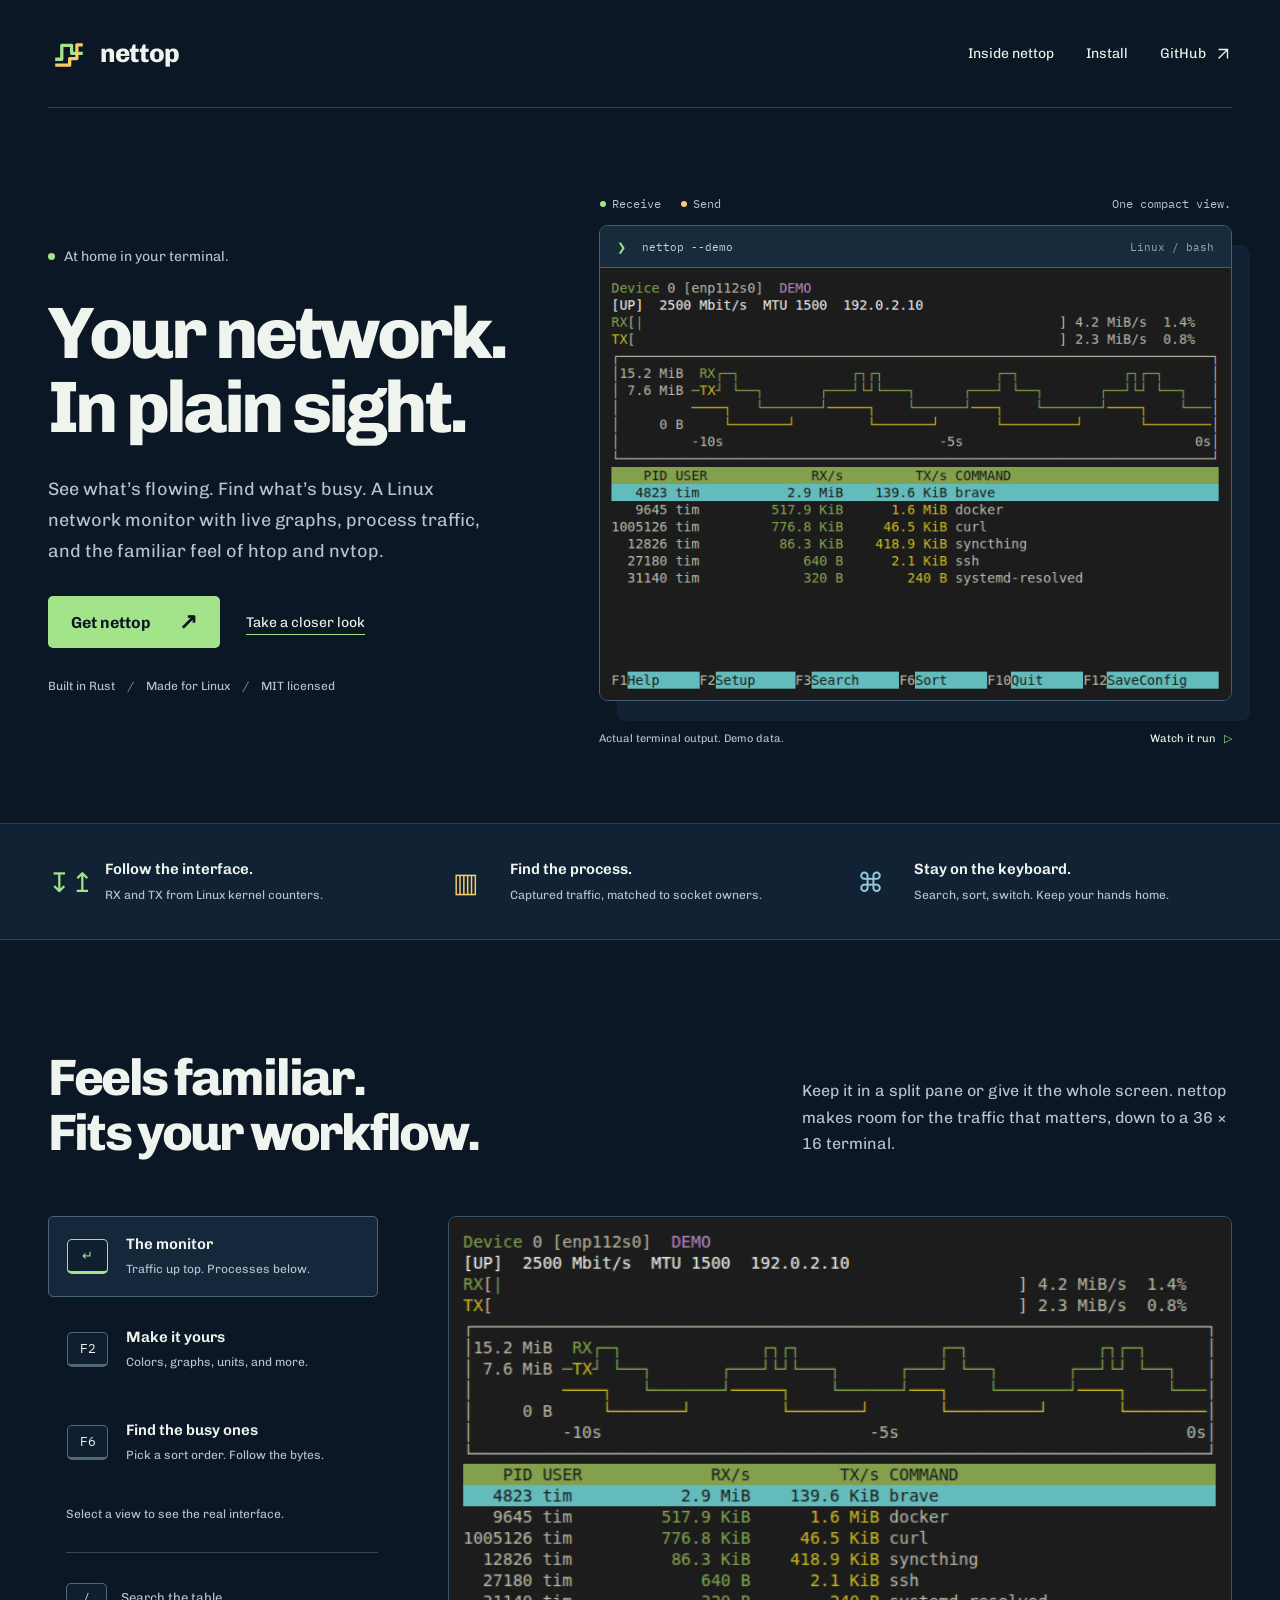
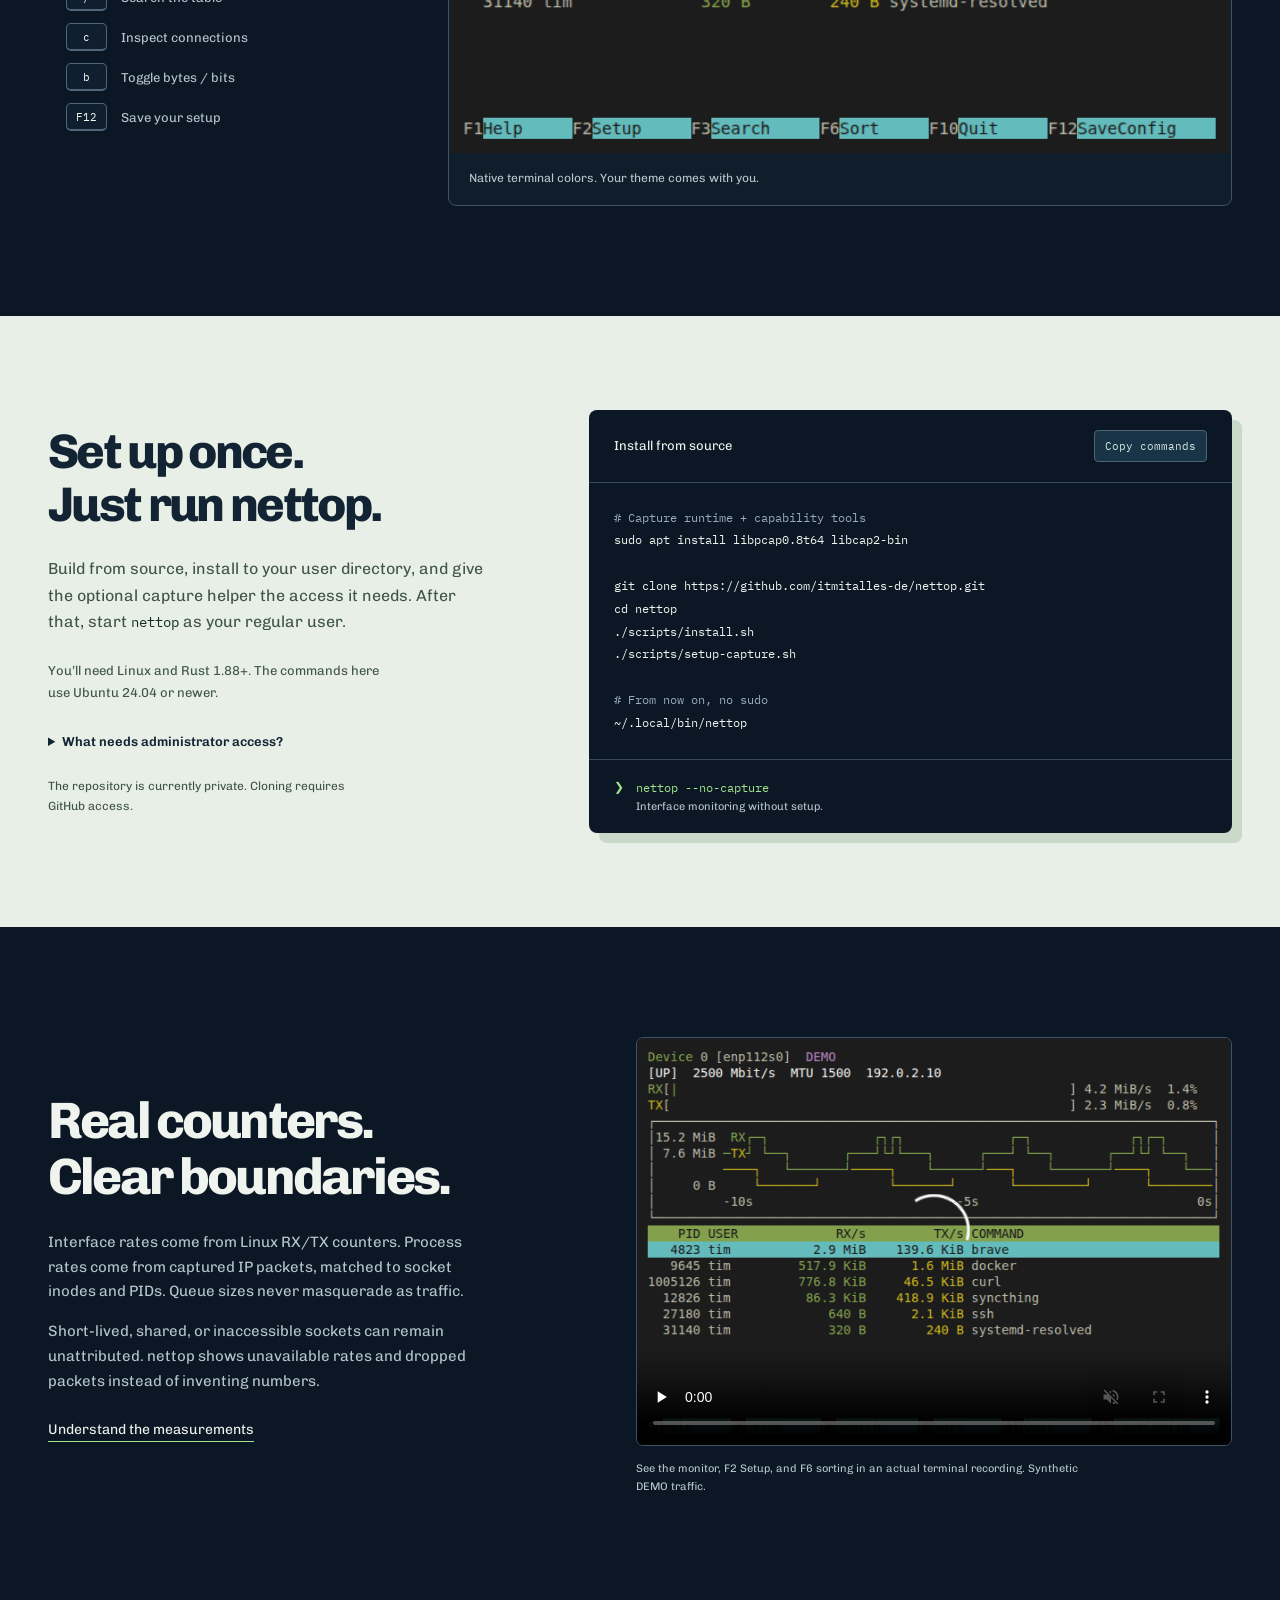
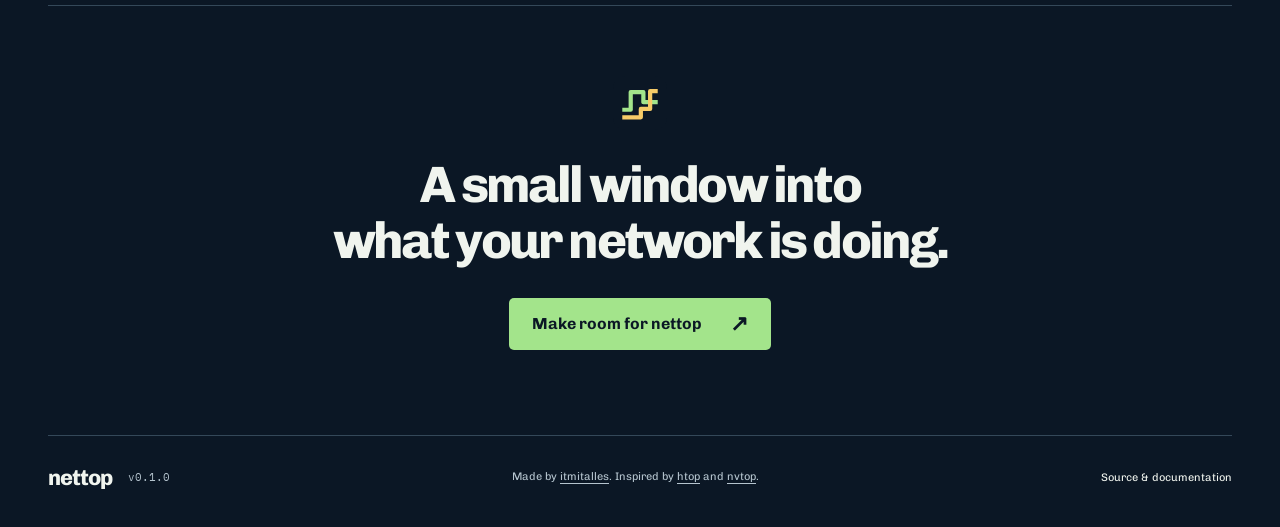
==== site/index.html @ 7a82f7a9 "Build branded README and public nettop project site" ====
<!doctype html>
<html lang="en">
<head>
  <meta charset="utf-8">
  <meta name="viewport" content="width=device-width,initial-scale=1">
  <meta name="description" content="nettop is a Linux terminal network monitor inspired by nvtop. Live interface graphs, process traffic and keyboard-first setup, in one compact view.">
  <meta name="theme-color" content="#0b1725">
  <meta http-equiv="Content-Security-Policy" content="default-src 'self'; script-src 'self'; style-src 'self'; img-src 'self' data:; font-src 'self'; media-src 'self'; object-src 'none'; base-uri 'self'; form-action 'none'">
  <meta property="og:type" content="website">
  <meta property="og:title" content="nettop — your network, in view">
  <meta property="og:description" content="Live network traffic. A familiar terminal. Meet nettop for Linux.">
  <meta property="og:url" content="https://nettop.wutz.io/">
  <meta property="og:image" content="https://nettop.wutz.io/assets/social-card.png">
  <meta property="og:image:width" content="1200">
  <meta property="og:image:height" content="630">
  <meta property="og:image:alt" content="nettop: your network in plain sight, with an actual DEMO terminal view">
  <meta name="twitter:card" content="summary_large_image">
  <link rel="canonical" href="https://nettop.wutz.io/">
  <link rel="icon" href="assets/mark.svg" type="image/svg+xml">
  <link rel="preload" href="assets/fonts/chivo-latin.woff2" as="font" type="font/woff2" crossorigin>
  <link rel="stylesheet" href="style.css">
  <script src="app.js" defer></script>
  <title>nettop — your network, in view</title>
</head>
<body>
  <a class="skip-link" href="#main">Skip to content</a>
  <header class="site-header wrap">
    <a class="brand" href="#" aria-label="nettop home"><img src="assets/mark.svg" width="42" height="42" alt=""><span>nettop</span></a>
    <nav aria-label="Main navigation"><a href="#inside">Inside nettop</a><a href="#install">Install</a><a class="github-link" href="https://github.com/itmitalles-de/nettop">GitHub <svg viewBox="0 0 20 20" aria-hidden="true"><path d="M5 15 15 5M5 5h10v10"/></svg></a></nav>
  </header>
  <main id="main">
    <section class="hero wrap" aria-labelledby="hero-title">
      <div class="hero-copy">
        <p class="intro"><span class="status-dot" aria-hidden="true"></span>At home in your terminal.</p>
        <h1 id="hero-title">Your network.<br>In plain sight.</h1>
        <p class="hero-description">See what’s flowing. Find what’s busy. A Linux network monitor with live graphs, process traffic, and the familiar feel of htop and nvtop.</p>
        <div class="hero-actions"><a class="button primary" href="#install">Get nettop <span aria-hidden="true">↗</span></a><a class="text-link" href="#inside">Take a closer look</a></div>
        <p class="hero-facts">Built in Rust <span aria-hidden="true">/</span> Made for Linux <span aria-hidden="true">/</span> MIT licensed</p>
      </div>
      <div class="hero-product">
        <div class="product-note"><span><i class="rx-dot" aria-hidden="true"></i>Receive</span><span><i class="tx-dot" aria-hidden="true"></i>Send</span><span class="product-note-end">One compact view.</span></div>
        <div class="terminal-window"><div class="window-bar"><span class="window-command"><span aria-hidden="true">❯</span> nettop --demo</span><span class="window-host">Linux / bash</span></div><img class="hero-terminal" src="assets/nettop-demo.png" width="665" height="456" alt="Actual nettop demo: green receive and yellow send history above the process traffic table" fetchpriority="high"></div>
        <div class="product-caption"><span>Actual terminal output. Demo data.</span><a href="#demo-video">Watch it run <span aria-hidden="true">▷</span></a></div>
      </div>
    </section>

    <section class="signal-strip" aria-label="Monitoring capabilities"><div class="wrap signal-grid">
      <div><span class="signal-icon" aria-hidden="true">↧↥</span><p><strong>Follow the interface.</strong><span>RX and TX from Linux kernel counters.</span></p></div>
      <div><span class="signal-icon" aria-hidden="true">▥</span><p><strong>Find the process.</strong><span>Captured traffic, matched to socket owners.</span></p></div>
      <div><span class="signal-icon" aria-hidden="true">⌘</span><p><strong>Stay on the keyboard.</strong><span>Search, sort, switch. Keep your hands home.</span></p></div>
    </div></section>

    <section class="inside wrap" id="inside" aria-labelledby="inside-title">
      <div class="section-intro"><h2 id="inside-title">Feels familiar.<br>Fits your workflow.</h2><p>Keep it in a split pane or give it the whole screen. nettop makes room for the traffic that matters, down to a 36 × 16 terminal.</p></div>
      <div class="explorer">
        <div class="explorer-controls">
          <div class="view-tabs" role="tablist" aria-label="Explore nettop views">
            <button id="tab-monitor" class="view-tab" role="tab" aria-selected="true" aria-controls="view-monitor" data-view="monitor"><span class="keycap" aria-hidden="true">↵</span><span><strong>The monitor</strong><small>Traffic up top. Processes below.</small></span></button>
            <button id="tab-setup" class="view-tab" role="tab" aria-selected="false" aria-controls="view-setup" tabindex="-1" data-view="setup"><span class="keycap" aria-hidden="true">F2</span><span><strong>Make it yours</strong><small>Colors, graphs, units, and more.</small></span></button>
            <button id="tab-sort" class="view-tab" role="tab" aria-selected="false" aria-controls="view-sort" tabindex="-1" data-view="sort"><span class="keycap" aria-hidden="true">F6</span><span><strong>Find the busy ones</strong><small>Pick a sort order. Follow the bytes.</small></span></button>
          </div>
          <p class="explorer-hint">Select a view to see the real interface.</p>
          <div class="key-shortcuts"><p><kbd>/</kbd> Search the table</p><p><kbd>c</kbd> Inspect connections</p><p><kbd>b</kbd> Toggle bytes / bits</p><p><kbd>F12</kbd> Save your setup</p></div>
        </div>
        <div class="explorer-screen">
          <div id="view-monitor" class="view-panel" role="tabpanel" aria-labelledby="tab-monitor" tabindex="0"><img src="assets/nettop-demo.png" width="665" height="456" loading="lazy" alt="nettop monitor in DEMO mode with traffic graphs and process rows"></div>
          <div id="view-setup" class="view-panel" role="tabpanel" aria-labelledby="tab-setup" tabindex="0" hidden><img src="assets/nettop-setup.png" width="665" height="456" loading="lazy" alt="Actual F2 Setup with General, Interface, Chart and Processes categories"></div>
          <div id="view-sort" class="view-panel" role="tabpanel" aria-labelledby="tab-sort" tabindex="0" hidden><img src="assets/nettop-sort.png" width="665" height="456" loading="lazy" alt="Actual F6 sort menu with traffic, RX, TX, total, PID and command choices"></div>
          <p class="screen-caption">Native terminal colors. Your theme comes with you.</p>
        </div>
      </div>
    </section>

    <section class="setup-section" id="install" aria-labelledby="install-title"><div class="wrap install-grid">
      <div class="install-copy"><h2 id="install-title">Set up once.<br>Just run nettop.</h2><p>Build from source, install to your user directory, and give the optional capture helper the access it needs. After that, start <code>nettop</code> as your regular user.</p><p class="requirements">You’ll need Linux and Rust 1.88+. The commands here use Ubuntu 24.04 or newer.</p><details><summary>What needs administrator access?</summary><p>Installing libpcap and setting up the capture helper requires administrator authentication once. The terminal UI has no capabilities and runs without sudo. Interface counters also work without the helper.</p><a href="https://github.com/itmitalles-de/nettop#install">Read how capture works</a></details><p class="access-note">The repository is currently private. Cloning requires GitHub access.</p></div>
      <div class="install-terminal"><div class="code-heading"><span>Install from source</span><button class="copy-button" data-copy="install-command" type="button">Copy commands</button></div><pre id="install-command"><code><span class="code-comment"># Capture runtime + capability tools</span>
sudo apt install libpcap0.8t64 libcap2-bin

git clone https://github.com/itmitalles-de/nettop.git
cd nettop
./scripts/install.sh
./scripts/setup-capture.sh

<span class="code-comment"># From now on, no sudo</span>
~/.local/bin/nettop</code></pre><div class="code-bottom"><span aria-hidden="true">❯</span><code>nettop --no-capture</code><span>Interface monitoring without setup.</span></div></div>
    </div></section>

    <section class="details-section wrap" aria-labelledby="details-title">
      <div class="detail-copy"><h2 id="details-title">Real counters.<br>Clear boundaries.</h2><p>Interface rates come from Linux RX/TX counters. Process rates come from captured IP packets, matched to socket inodes and PIDs. Queue sizes never masquerade as traffic.</p><p>Short-lived, shared, or inaccessible sockets can remain unattributed. nettop shows unavailable rates and dropped packets instead of inventing numbers.</p><a class="text-link" href="https://github.com/itmitalles-de/nettop#what-the-numbers-mean">Understand the measurements</a></div>
      <figure class="video-figure" id="demo-video"><video controls playsinline muted preload="none" poster="assets/nettop-demo.png" width="665" height="456" aria-label="Actual nettop DEMO recording showing the monitor, F2 Setup and F6 sorting"><source src="assets/nettop-demo.mp4" type="video/mp4"></video><figcaption>See the monitor, F2 Setup, and F6 sorting in an actual terminal recording. Synthetic DEMO traffic.</figcaption></figure>
    </section>
    <section class="closing wrap"><img src="assets/mark.svg" width="54" height="54" alt=""><h2>A small window into<br>what your network is doing.</h2><a class="button primary" href="#install">Make room for nettop <span aria-hidden="true">↗</span></a></section>
  </main>
  <footer class="site-footer wrap"><a class="brand" href="#" aria-label="Back to top">nettop<span class="version">v0.1.0</span></a><p>Made by <a href="https://itmitalles.de">itmitalles</a>. Inspired by <a href="https://github.com/htop-dev/htop">htop</a> and <a href="https://github.com/Syllo/nvtop">nvtop</a>.</p><a href="https://github.com/itmitalles-de/nettop">Source & documentation</a></footer>
  <div id="copy-status" class="sr-only" role="status" aria-live="polite"></div>
</body>
</html>
---- site/style.css ----
@font-face{font-family:Chivo;src:url("assets/fonts/chivo-latin.woff2") format("woff2");font-style:normal;font-weight:400 900;font-display:swap}
@font-face{font-family:"IBM Plex Mono";src:url("assets/fonts/ibm-plex-mono-latin.woff2") format("woff2");font-style:normal;font-weight:400;font-display:swap}
:root{color-scheme:dark;--ink:#0b1725;--panel:#15283b;--paper:#f0f4ee;--green:#a3e48b;--amber:#f6cb68;--muted:#b5c4ce;--line:#344859;--mono:"IBM Plex Mono",monospace;font-family:Chivo,Arial,sans-serif;font-size:16px;background:var(--ink);color:var(--paper);scroll-behavior:smooth}
*{box-sizing:border-box}body{margin:0}a{color:inherit;text-decoration:none}button,summary{font:inherit}button{cursor:pointer}img,video{display:block;max-width:100%;height:auto}button,a,summary{-webkit-tap-highlight-color:transparent}a:focus-visible,button:focus-visible,summary:focus-visible,[tabindex]:focus-visible{outline:3px solid var(--amber);outline-offset:5px}a:hover{text-decoration:underline;text-underline-offset:5px}button:disabled{cursor:default}p{line-height:1.65}h1,h2,p{margin-top:0}h1,h2{font-weight:750;letter-spacing:-.055em}h2{font-size:clamp(2.2rem,4vw,3.6rem);line-height:1.08;margin-bottom:26px}code,kbd,pre{font-family:var(--mono)}.wrap{width:min(1280px,calc(100% - 96px));margin-inline:auto}.site-header{height:108px;display:flex;align-items:center;justify-content:space-between;border-bottom:1px solid var(--line)}.brand{display:inline-flex;align-items:center;gap:10px;font-size:26px;font-weight:750;letter-spacing:-1px}.brand:hover{text-decoration:none}.site-header nav{display:flex;align-items:center;gap:32px;font-size:14px}.github-link{display:inline-flex;gap:8px;align-items:center}.github-link svg{width:18px;height:18px;fill:none;stroke:currentColor;stroke-width:1.5}.hero{padding-block:88px 78px;display:grid;grid-template-columns:.92fr 1.18fr;gap:58px;align-items:center}.intro{display:flex;align-items:center;gap:9px;font-size:14px;color:var(--muted);margin-bottom:28px}.status-dot{width:7px;height:7px;background:var(--green);border-radius:50%}h1{font-size:clamp(3.5rem,5.7vw,5.35rem);line-height:1.02;margin-bottom:30px}.hero-description{font-size:18px;color:var(--muted);max-width:41ch;line-height:1.7}.hero-actions{display:flex;align-items:center;gap:26px;margin-top:30px}.button{min-height:52px;padding:14px 23px;display:inline-flex;align-items:center;justify-content:center;gap:28px;font-weight:650;border-radius:5px;white-space:nowrap}.button.primary{background:var(--green);color:var(--ink)}.button:hover{filter:brightness(1.08);text-decoration:none}.button span{font-size:22px;line-height:1}.text-link{font-size:14px;text-decoration:underline;text-decoration-color:var(--green);text-underline-offset:7px}.hero-facts{font-size:12px;color:var(--muted);margin-top:29px;margin-bottom:0}.hero-facts span{padding:0 9px;color:#738a9a}.hero-product{min-width:0}.product-note{display:flex;gap:20px;align-items:center;font:12px var(--mono);margin:0 1px 14px;color:var(--muted)}.product-note span{display:flex;align-items:center;gap:6px}.product-note-end{margin-left:auto}.rx-dot,.tx-dot{display:inline-block;width:6px;height:6px;border-radius:50%;background:var(--green)}.tx-dot{background:var(--amber)}.terminal-window{background:#1c1c1c;border:1px solid #456075;border-radius:9px;overflow:hidden;box-shadow:18px 20px 0 #122234}.window-bar{height:42px;background:#172b3d;border-bottom:1px solid #456075;display:flex;justify-content:space-between;align-items:center;padding:0 17px;font:11px var(--mono);color:#c5d2dc}.window-command span{color:var(--green);margin-right:9px}.window-host{color:#91a6b8}.hero-terminal{width:100%}.product-caption{font-size:11px;color:var(--muted);display:flex;justify-content:space-between;gap:12px;margin-top:31px}.product-caption a{color:var(--paper)}.product-caption a span{color:var(--green);padding-left:5px}.signal-strip{background:#112235;border-block:1px solid #2c4254}.signal-grid{display:grid;grid-template-columns:repeat(3,minmax(0,1fr));gap:30px;padding-block:33px}.signal-grid>div{display:flex;gap:17px;align-items:center}.signal-icon{font:27px var(--mono);color:var(--green);width:40px;flex-shrink:0}.signal-grid>div:nth-child(2) .signal-icon{color:var(--amber)}.signal-grid>div:nth-child(3) .signal-icon{color:#92c9dc}.signal-grid p{margin:0}.signal-grid strong{display:block;font-weight:600;font-size:15px}.signal-grid p span{display:block;font-size:12px;color:var(--muted);margin-top:4px}.inside{padding-block:110px}.section-intro{display:flex;align-items:end;justify-content:space-between;gap:45px;margin-bottom:55px}.section-intro h2{margin:0}.section-intro>p{max-width:43ch;color:var(--muted);margin:0 0 3px}.explorer{display:grid;grid-template-columns:330px 1fr;gap:70px;align-items:start}.view-tabs{display:flex;flex-direction:column;gap:12px}.view-tab{display:flex;align-items:center;text-align:left;gap:18px;width:100%;padding:18px;border:1px solid transparent;border-radius:5px;background:transparent;color:var(--paper)}.view-tab[aria-selected="true"]{background:var(--panel);border-color:#496579}.view-tab:hover{background:#13283a}.keycap,kbd{font:13px var(--mono);display:inline-flex;align-items:center;justify-content:center;min-width:41px;height:35px;border:1px solid #506779;border-bottom:3px solid #506779;border-radius:5px;background:#101f30;color:var(--paper)}.view-tab[aria-selected="true"] .keycap{color:var(--green);border-color:var(--green)}.view-tab strong{display:block;font-size:15px;font-weight:600}.view-tab small{display:block;color:var(--muted);font-size:12px;margin-top:7px;line-height:1.5}.explorer-hint{font-size:12px;color:var(--muted);margin:22px 18px 28px}.key-shortcuts{border-top:1px solid var(--line);padding-top:18px;margin-left:18px}.key-shortcuts p{font-size:13px;color:var(--muted);display:flex;align-items:center;gap:14px;margin:12px 0}.key-shortcuts kbd{min-width:41px;height:28px;font-size:11px;border-bottom-width:2px}.explorer-screen{border:1px solid #3b5367;background:#101e2b;border-radius:8px;overflow:hidden}.view-panel{background:#1c1c1c}.view-panel img{width:100%}.screen-caption{font-size:12px;margin:0;padding:16px 20px;color:var(--muted)}[hidden]{display:none!important}.setup-section{background:#e8efe6;color:#122334;padding-block:94px}.install-grid{display:grid;grid-template-columns:.83fr 1.17fr;gap:85px;align-items:center}.install-copy h2{font-size:clamp(2.2rem,3.8vw,3.5rem)}.install-copy>p{color:#405449;font-size:16px;max-width:44ch}.install-copy code{font-size:.85em;color:#132b24}.install-copy .requirements{font-size:13px;margin-top:25px}.install-copy details{margin-top:28px;font-size:13px;max-width:44ch;line-height:1.6}.install-copy summary{cursor:pointer;line-height:1.7;font-weight:600}.install-copy details p{margin:13px 0;color:#405449}.install-copy details a{color:#163f30;text-decoration:underline;text-underline-offset:4px}.install-copy .access-note{font-size:12px;margin:24px 0 0;color:#405449}.install-terminal{background:#0b1725;color:var(--paper);border-radius:8px;min-width:0;box-shadow:10px 10px 0 #c9d9c9}.code-heading{display:flex;justify-content:space-between;align-items:center;padding:20px 25px;border-bottom:1px solid #344859;font-size:13px}.copy-button{font:11px var(--mono);background:#193347;color:#d5e5df;border:1px solid #4b6574;border-radius:4px;padding:8px 10px}.copy-button:hover{background:#2a4556}.install-terminal pre{font-size:12px;line-height:1.9;padding:24px 25px;margin:0;overflow-x:auto;tab-size:2}.code-comment{color:#99aaba}.code-bottom{display:grid;grid-template-columns:auto 1fr;align-items:center;column-gap:12px;padding:20px 25px;border-top:1px solid #344859;font-size:12px}.code-bottom>span:first-child{color:var(--green)}.code-bottom code{color:var(--green);font-size:12px}.code-bottom>span:last-child{grid-column:2;color:var(--muted);font-size:11px;margin-top:5px}.details-section{display:grid;grid-template-columns:.9fr 1.1fr;gap:100px;align-items:center;padding-block:110px}.detail-copy>p{color:var(--muted);max-width:47ch;font-size:15px}.detail-copy .text-link{display:inline-block;margin-top:13px}.video-figure{margin:0;scroll-margin-top:35px}.video-figure video{width:100%;border:1px solid #3b5367;border-radius:7px;background:#1c1c1c}.video-figure figcaption{font-size:11px;color:var(--muted);line-height:1.6;margin-top:14px;max-width:64ch}.closing{border-top:1px solid var(--line);text-align:center;padding-block:70px 85px}.closing img{margin:0 auto 27px}.closing h2{font-size:clamp(2.1rem,4vw,3.5rem);margin-bottom:30px}.site-footer{padding-block:28px 36px;border-top:1px solid var(--line);display:flex;align-items:center;justify-content:space-between;gap:25px}.site-footer .brand{font-size:22px}.version{font:11px var(--mono);color:var(--muted);margin-left:6px;letter-spacing:0}.site-footer>p{font-size:11px;color:var(--muted);margin:0}.site-footer>a:last-child{font-size:11px}.site-footer p a{text-decoration:underline;text-underline-offset:3px}.skip-link{position:fixed;left:20px;top:-80px;z-index:5;background:var(--amber);color:var(--ink);padding:12px 18px}.skip-link:focus{top:15px}.sr-only{position:absolute;width:1px;height:1px;margin:-1px;overflow:hidden;clip:rect(0,0,0,0);white-space:nowrap;border:0}
@media(min-width:1500px){.hero{gap:70px}.hero h1{font-size:88px}}
@media(max-width:1100px){.wrap{width:calc(100% - 64px)}.hero{gap:35px;padding-block:68px;grid-template-columns:.9fr 1.1fr}h1{font-size:clamp(3.2rem,6vw,4.6rem)}.hero-description{font-size:16px}.hero-actions{gap:20px;flex-wrap:wrap}.hero-facts{font-size:11px}.hero-facts span{padding:0 4px}.window-host{display:none}.product-note-end{display:none!important}.signal-grid{gap:20px}.signal-grid>div{gap:9px}.signal-icon{width:28px;font-size:23px}.signal-grid p span{font-size:11px}.explorer{grid-template-columns:285px 1fr;gap:35px}.install-grid{gap:40px}.install-terminal pre{font-size:11px;padding:21px 18px}.code-heading,.code-bottom{padding:18px}.details-section{gap:50px}}
@media(max-width:800px){.wrap{width:calc(100% - 44px)}.site-header{height:84px}.site-header nav{gap:20px;font-size:12px}.hero{grid-template-columns:1fr;gap:48px;padding-block:52px 62px}.hero-copy{max-width:620px}.hero h1{font-size:clamp(3.2rem,9vw,4.8rem);line-height:1.03}.hero-description{max-width:49ch}.hero-facts{font-size:12px}.hero-product{max-width:680px}.product-note-end{display:flex!important}.hero-actions{margin-top:26px}.terminal-window{box-shadow:10px 12px 0 #122234}.signal-grid{grid-template-columns:1fr;padding-block:28px;gap:24px}.signal-grid>div{gap:18px}.signal-grid strong{font-size:15px}.signal-grid p span{font-size:12px}.inside{padding-block:70px}.section-intro{display:block;margin-bottom:35px}.section-intro p{max-width:55ch;margin-top:25px}.explorer{grid-template-columns:1fr;gap:25px}.view-tabs{flex-direction:row;gap:8px}.view-tab{flex-direction:column;text-align:center;gap:11px;padding:15px 9px}.view-tab strong{font-size:12px}.view-tab small{display:none}.explorer-hint{margin:16px 0 0}.key-shortcuts{display:none}.screen-caption{font-size:11px;padding:14px}.install-grid{grid-template-columns:1fr;gap:34px}.setup-section{padding-block:66px}.install-copy>p{max-width:56ch}.install-terminal pre{font-size:12px;padding:24px 22px}.code-heading,.code-bottom{padding:20px 22px}.details-section{grid-template-columns:1fr;gap:38px;padding-block:70px}.detail-copy>p{max-width:57ch}.site-footer{flex-wrap:wrap;gap:18px}.site-footer>p{order:3;width:100%}.closing{padding-block:55px 64px}}
@media(max-width:420px){.wrap{width:calc(100% - 32px)}.site-header nav{gap:16px}.site-header nav>a:first-child{display:none}.brand{font-size:23px;gap:6px}.brand img{width:35px;height:35px}.hero{padding-top:39px;gap:38px}.hero h1{font-size:48px;letter-spacing:-2.8px}.intro{font-size:12px;margin-bottom:24px}.hero-description{font-size:15px}.hero-actions{gap:20px}.button{padding:13px 18px;min-height:48px;font-size:14px}.hero-facts{font-size:10px}.product-note{font-size:10px;gap:13px}.window-bar{height:34px;padding:0 12px;font-size:10px}.product-caption{font-size:10px;margin-top:23px}.install-terminal pre{font-size:10px;padding:19px 16px}.code-heading,.code-bottom{padding:17px 16px}.code-heading{font-size:12px}.copy-button{font-size:10px;padding:8px}.closing h2{font-size:35px}}
.setup-section :is(a,summary):focus-visible{outline-color:#163f30}
@media(prefers-reduced-motion:reduce){:root{scroll-behavior:auto}}
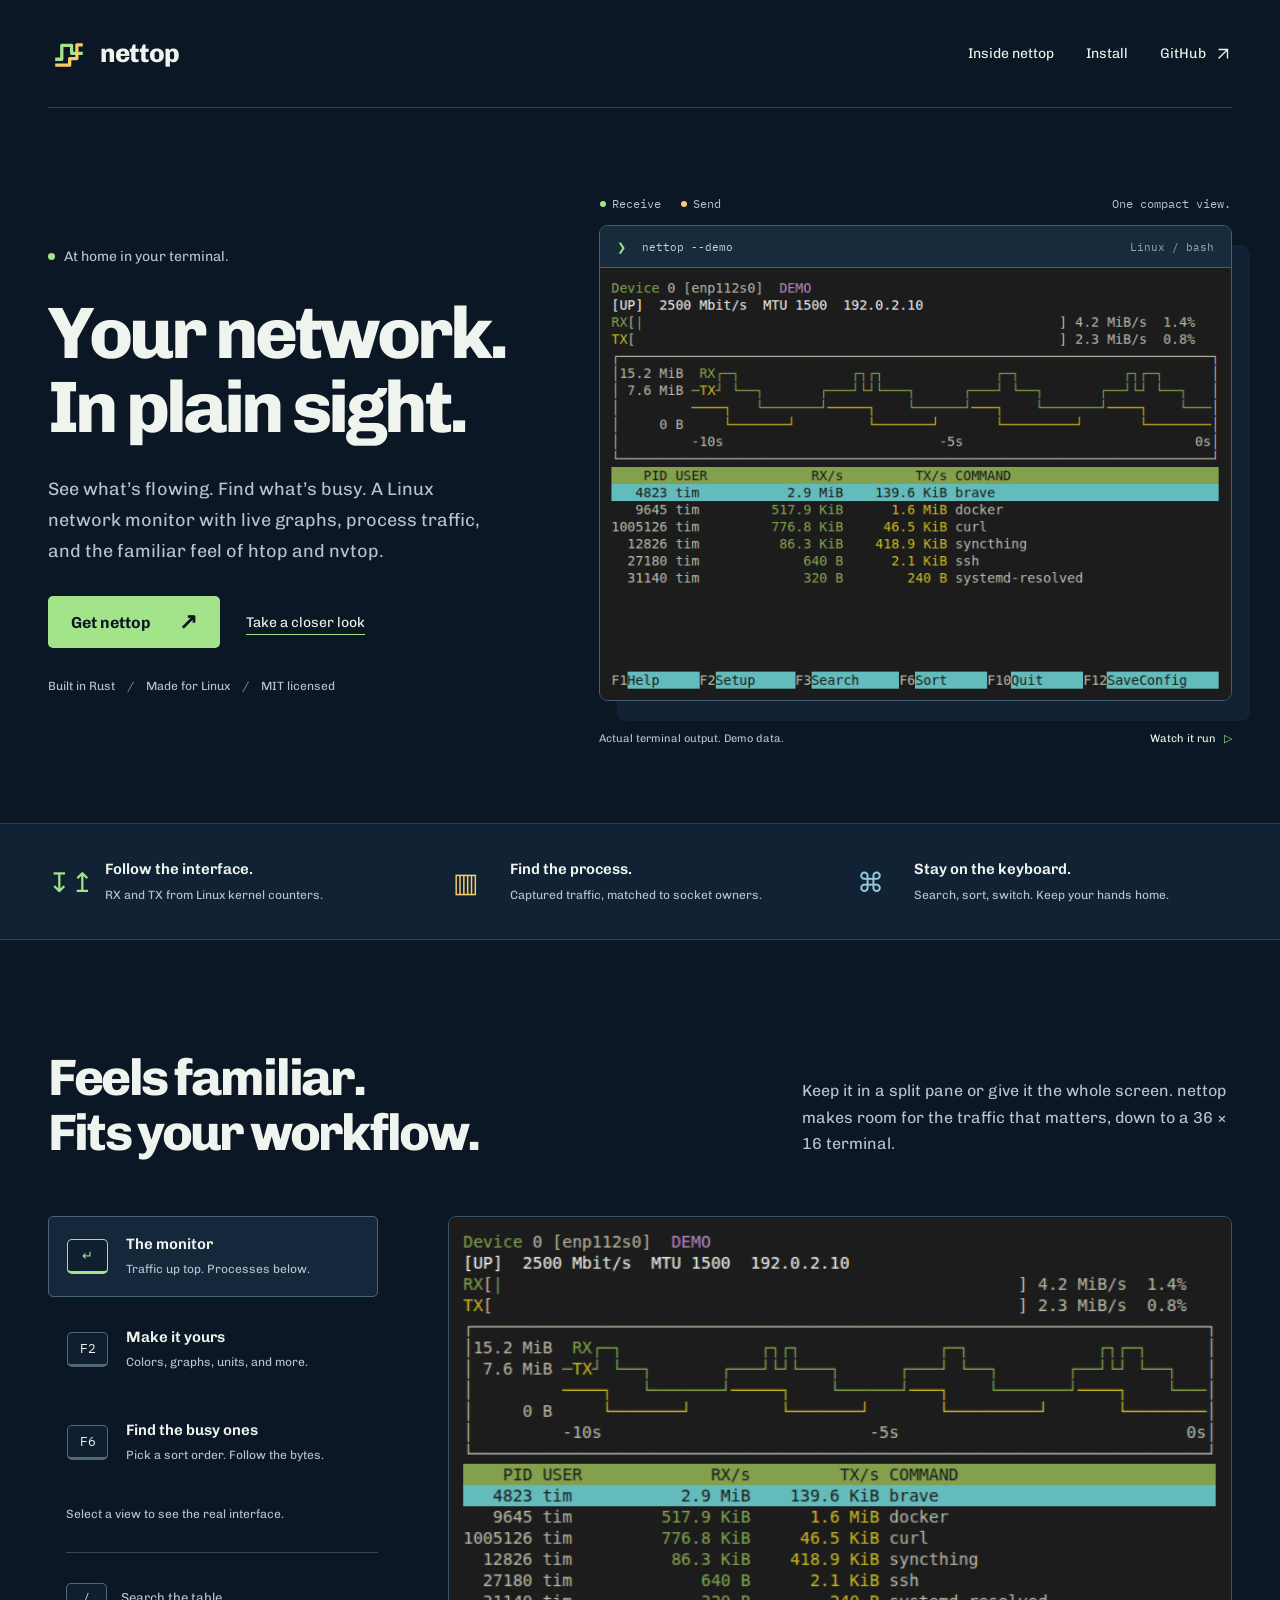
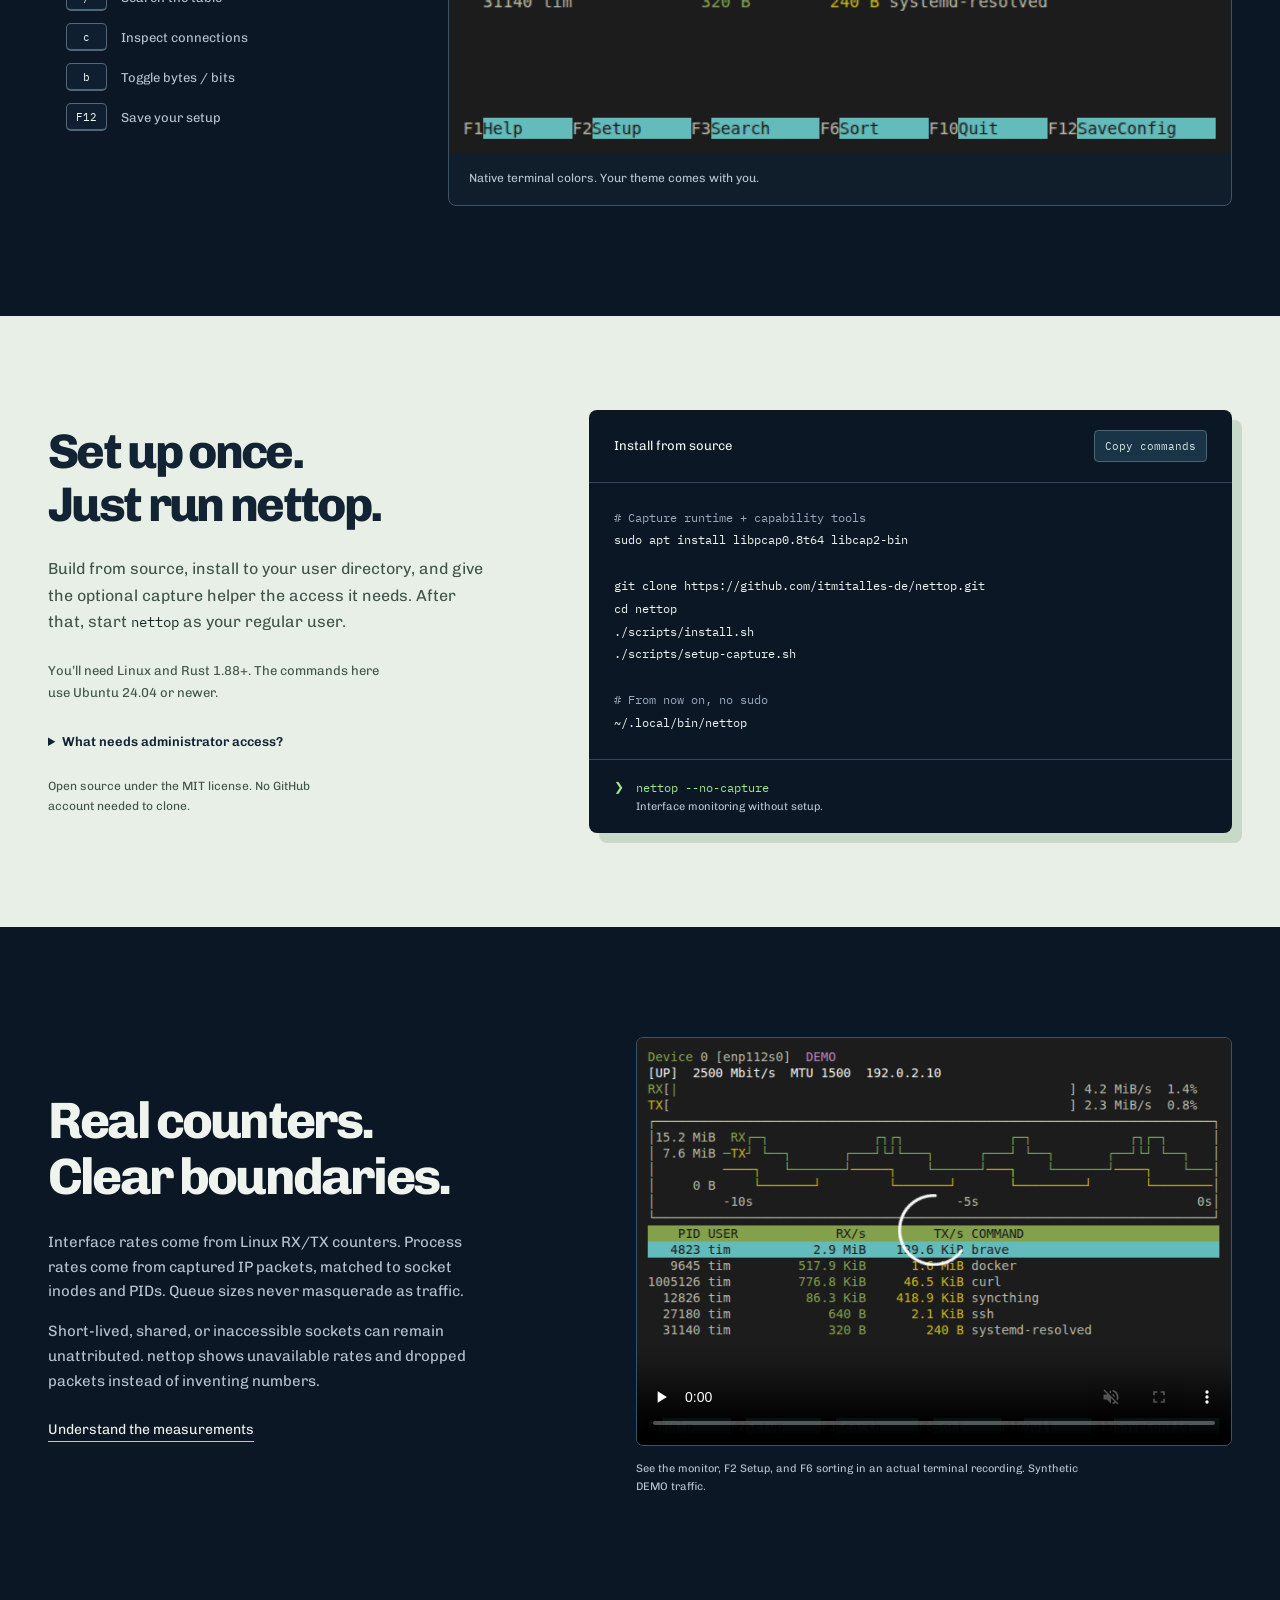
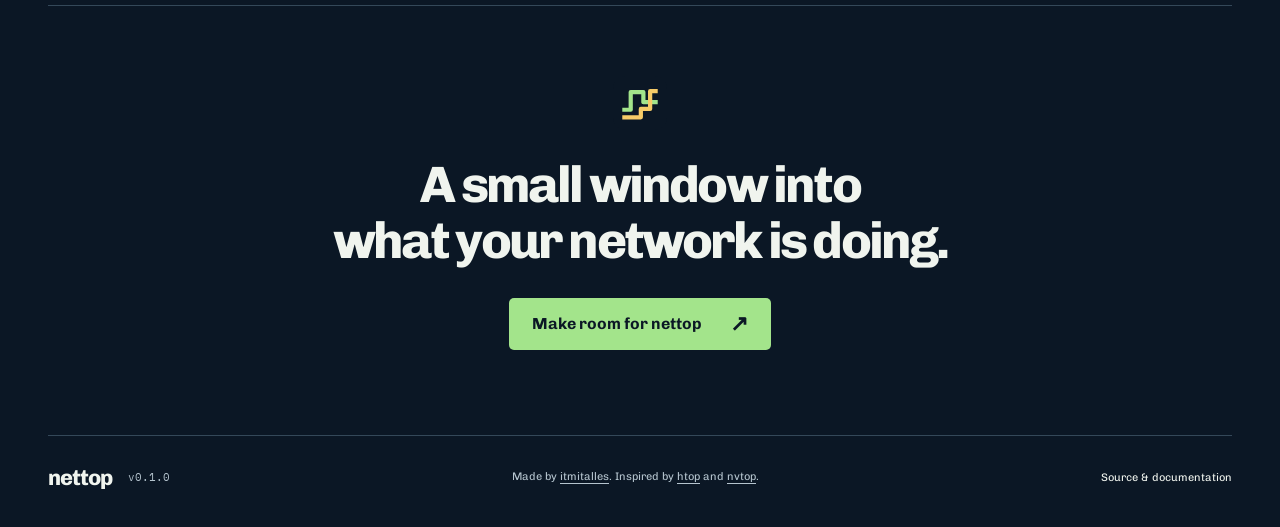
==== commit 588c71f6: "Publish nettop as an MIT-licensed open-source project" ====
--- a/site/index.html
+++ b/site/index.html
@@ -72,7 +72,7 @@
     </section>
 
     <section class="setup-section" id="install" aria-labelledby="install-title"><div class="wrap install-grid">
-      <div class="install-copy"><h2 id="install-title">Set up once.<br>Just run nettop.</h2><p>Build from source, install to your user directory, and give the optional capture helper the access it needs. After that, start <code>nettop</code> as your regular user.</p><p class="requirements">You’ll need Linux and Rust 1.88+. The commands here use Ubuntu 24.04 or newer.</p><details><summary>What needs administrator access?</summary><p>Installing libpcap and setting up the capture helper requires administrator authentication once. The terminal UI has no capabilities and runs without sudo. Interface counters also work without the helper.</p><a href="https://github.com/itmitalles-de/nettop#install">Read how capture works</a></details><p class="access-note">The repository is currently private. Cloning requires GitHub access.</p></div>
+      <div class="install-copy"><h2 id="install-title">Set up once.<br>Just run nettop.</h2><p>Build from source, install to your user directory, and give the optional capture helper the access it needs. After that, start <code>nettop</code> as your regular user.</p><p class="requirements">You’ll need Linux and Rust 1.88+. The commands here use Ubuntu 24.04 or newer.</p><details><summary>What needs administrator access?</summary><p>Installing libpcap and setting up the capture helper requires administrator authentication once. The terminal UI has no capabilities and runs without sudo. Interface counters also work without the helper.</p><a href="https://github.com/itmitalles-de/nettop#install">Read how capture works</a></details><p class="access-note">Open source under the MIT license. No GitHub account needed to clone.</p></div>
       <div class="install-terminal"><div class="code-heading"><span>Install from source</span><button class="copy-button" data-copy="install-command" type="button">Copy commands</button></div><pre id="install-command"><code><span class="code-comment"># Capture runtime + capability tools</span>
 sudo apt install libpcap0.8t64 libcap2-bin
 
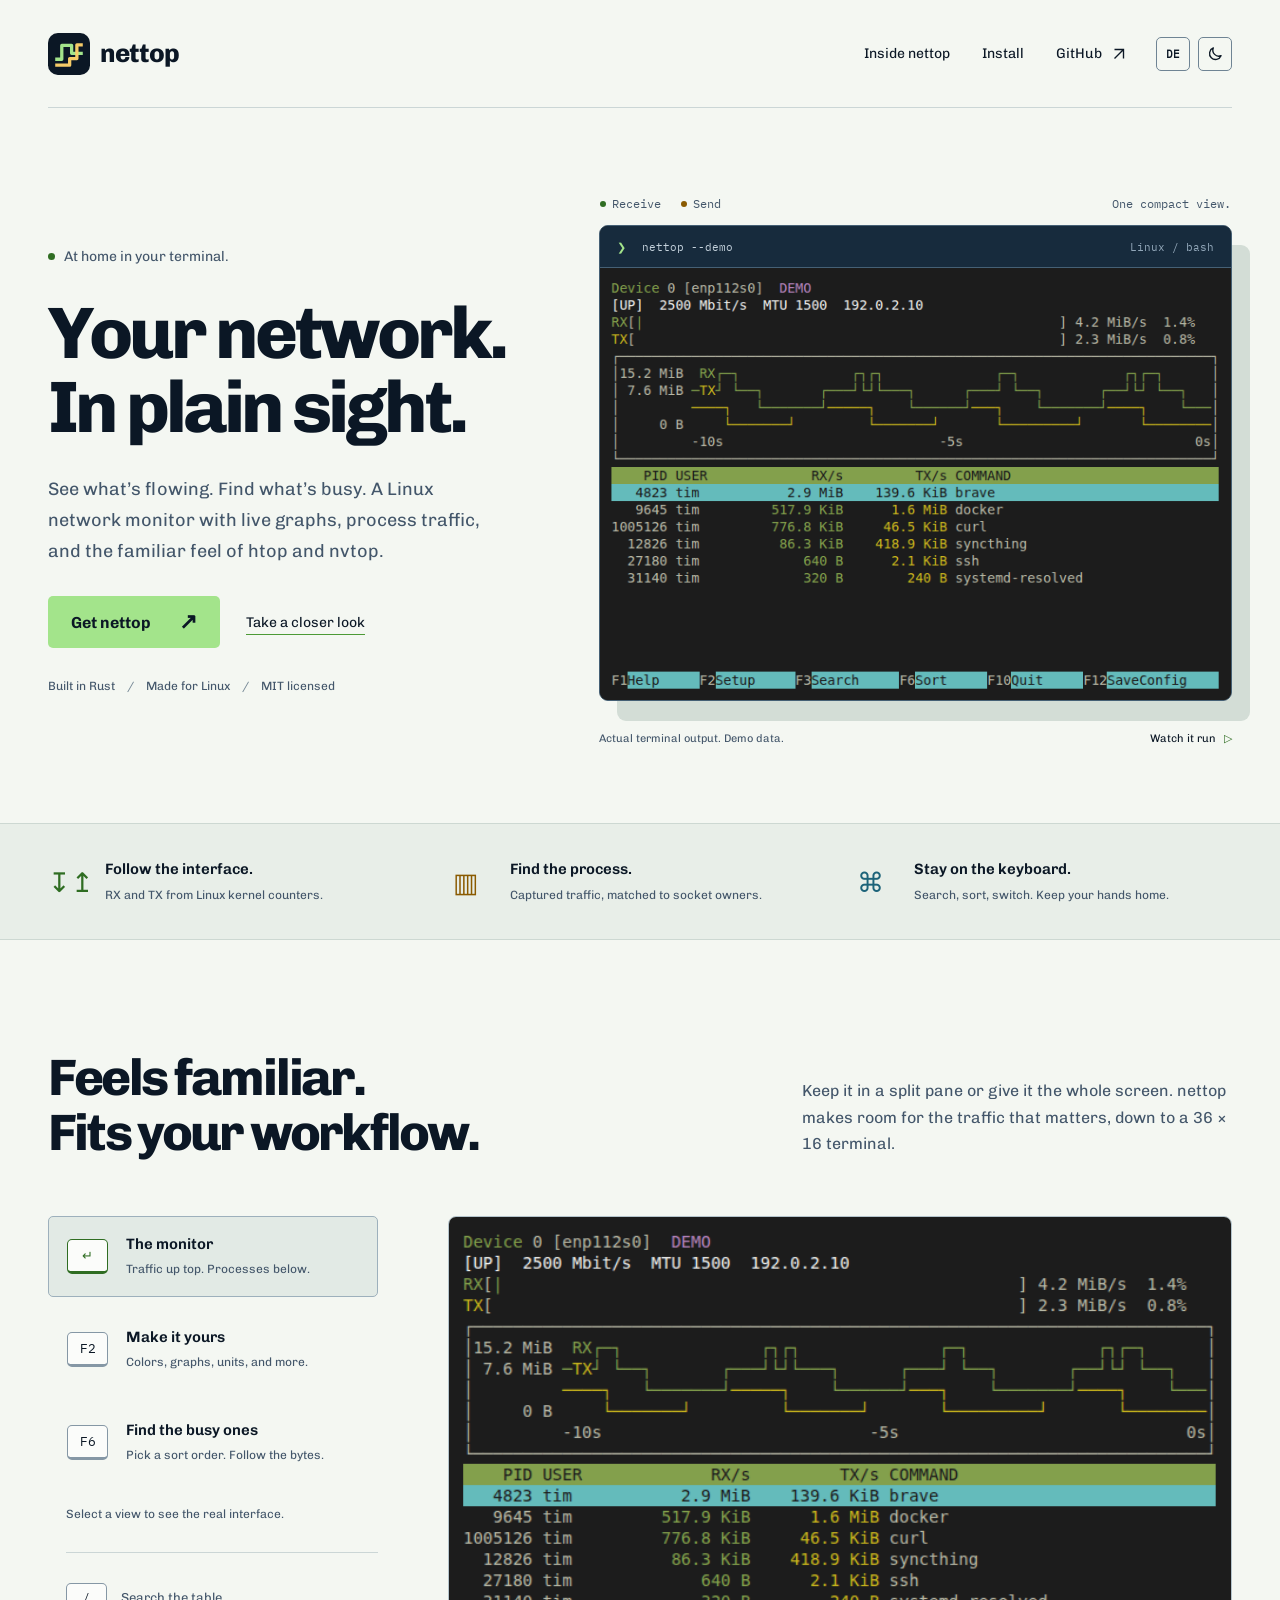
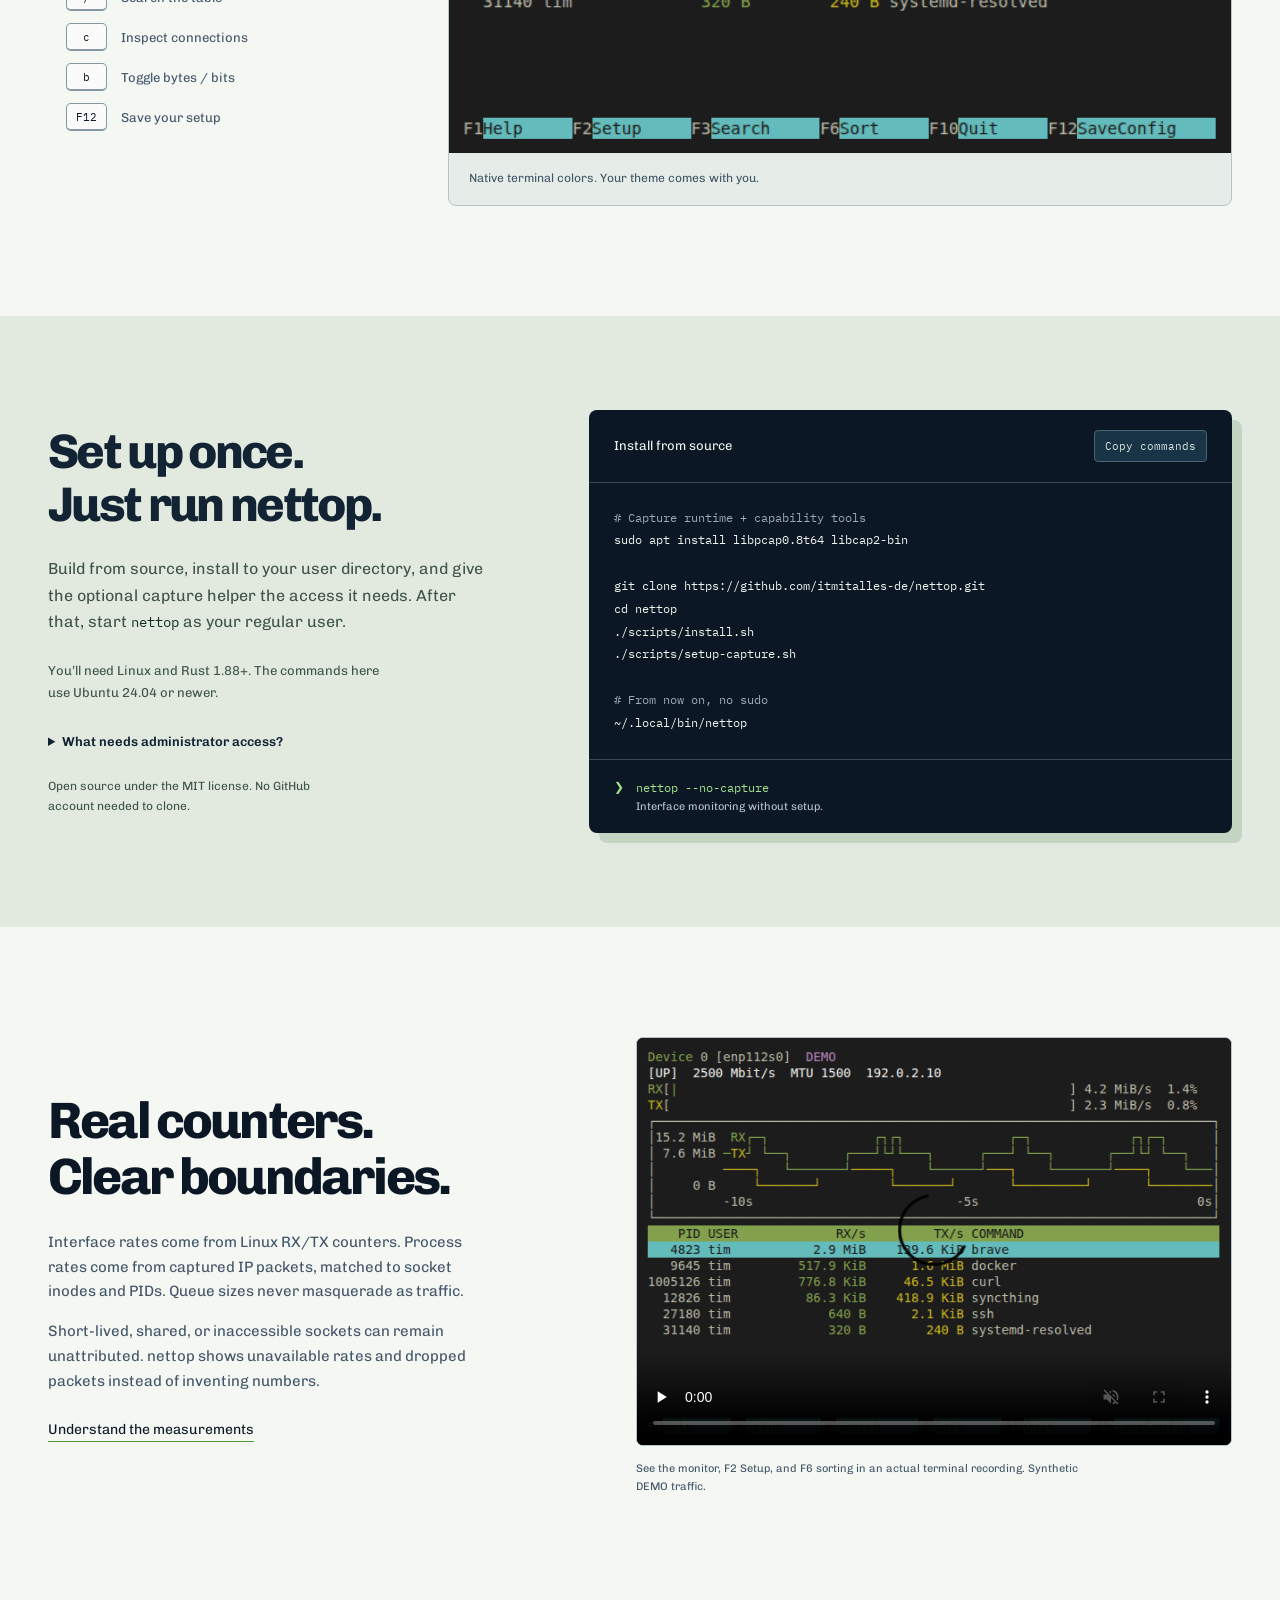
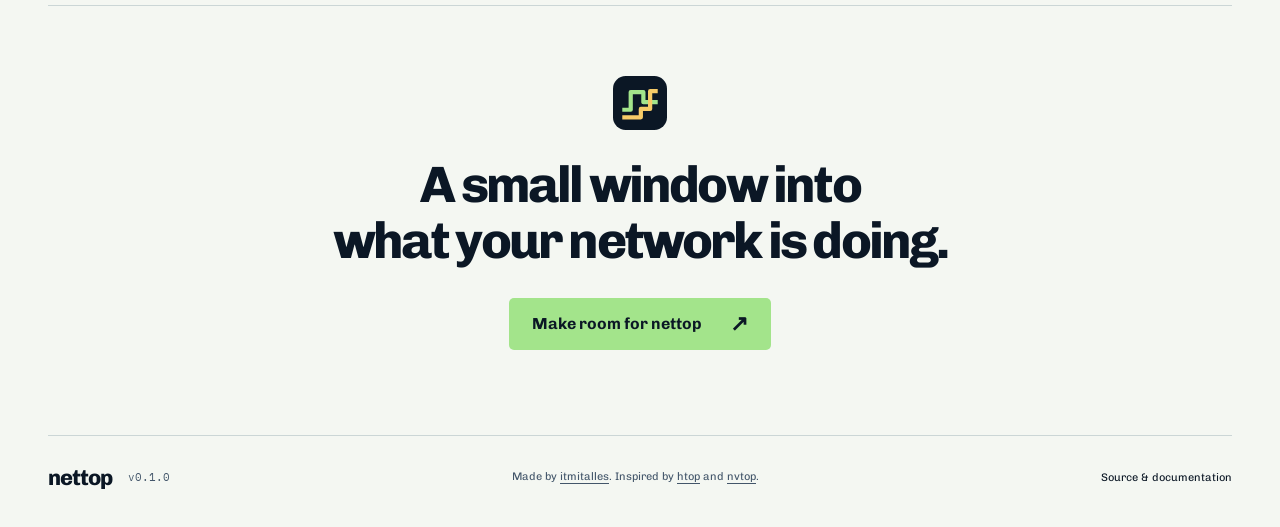
==== commit 8085e456: "Add system-aware light theme and German to the project site Co-Authored-By: Claude Opus 5.5 <noreply" ====
--- a/site/index.html
+++ b/site/index.html
@@ -4,7 +4,8 @@
   <meta charset="utf-8">
   <meta name="viewport" content="width=device-width,initial-scale=1">
   <meta name="description" content="nettop is a Linux terminal network monitor inspired by nvtop. Live interface graphs, process traffic and keyboard-first setup, in one compact view.">
-  <meta name="theme-color" content="#0b1725">
+  <meta name="theme-color" content="#0b1725" media="(prefers-color-scheme: dark)">
+  <meta name="theme-color" content="#f4f7f2" media="(prefers-color-scheme: light)">
   <meta http-equiv="Content-Security-Policy" content="default-src 'self'; script-src 'self'; style-src 'self'; img-src 'self' data:; font-src 'self'; media-src 'self'; object-src 'none'; base-uri 'self'; form-action 'none'">
   <meta property="og:type" content="website">
   <meta property="og:title" content="nettop — your network, in view">
@@ -18,62 +19,64 @@
   <link rel="canonical" href="https://nettop.wutz.io/">
   <link rel="icon" href="assets/mark.svg" type="image/svg+xml">
   <link rel="preload" href="assets/fonts/chivo-latin.woff2" as="font" type="font/woff2" crossorigin>
+  <script src="preferences.js"></script>
   <link rel="stylesheet" href="style.css">
   <script src="app.js" defer></script>
   <title>nettop — your network, in view</title>
 </head>
 <body>
-  <a class="skip-link" href="#main">Skip to content</a>
+  <a class="skip-link" href="#main" data-i18n="skip">Skip to content</a>
   <header class="site-header wrap">
-    <a class="brand" href="#" aria-label="nettop home"><img src="assets/mark.svg" width="42" height="42" alt=""><span>nettop</span></a>
-    <nav aria-label="Main navigation"><a href="#inside">Inside nettop</a><a href="#install">Install</a><a class="github-link" href="https://github.com/itmitalles-de/nettop">GitHub <svg viewBox="0 0 20 20" aria-hidden="true"><path d="M5 15 15 5M5 5h10v10"/></svg></a></nav>
+    <a class="brand" href="#" aria-label="nettop home" data-i18n-attr="aria-label:homeLabel"><img src="assets/mark.svg" width="42" height="42" alt=""><span>nettop</span></a>
+    <nav aria-label="Main navigation" data-i18n-attr="aria-label:navLabel"><a href="#inside" data-i18n="navInside">Inside nettop</a><a href="#install" data-i18n="navInstall">Install</a><a class="github-link" href="https://github.com/itmitalles-de/nettop">GitHub <svg viewBox="0 0 20 20" aria-hidden="true"><path d="M5 15 15 5M5 5h10v10"/></svg></a></nav>
+    <div class="site-tools"><button class="tool-button" id="language-toggle" type="button" lang="de" aria-label="Auf Deutsch umschalten" title="Auf Deutsch umschalten">DE</button><button class="tool-button" id="theme-toggle" type="button" aria-label="Switch to light theme" title="Switch to light theme"><svg class="icon-sun" viewBox="0 0 20 20" aria-hidden="true"><circle cx="10" cy="10" r="3.6"/><path d="M10 1.8v2.1M10 16.1v2.1M1.8 10h2.1M16.1 10h2.1M4.2 4.2l1.5 1.5M14.3 14.3l1.5 1.5M4.2 15.8l1.5-1.5M14.3 5.7l1.5-1.5"/></svg><svg class="icon-moon" viewBox="0 0 20 20" aria-hidden="true"><path d="M16.5 12.6A7 7 0 0 1 7.4 3.5a7 7 0 1 0 9.1 9.1Z"/></svg></button></div>
   </header>
   <main id="main">
     <section class="hero wrap" aria-labelledby="hero-title">
       <div class="hero-copy">
-        <p class="intro"><span class="status-dot" aria-hidden="true"></span>At home in your terminal.</p>
-        <h1 id="hero-title">Your network.<br>In plain sight.</h1>
-        <p class="hero-description">See what’s flowing. Find what’s busy. A Linux network monitor with live graphs, process traffic, and the familiar feel of htop and nvtop.</p>
-        <div class="hero-actions"><a class="button primary" href="#install">Get nettop <span aria-hidden="true">↗</span></a><a class="text-link" href="#inside">Take a closer look</a></div>
-        <p class="hero-facts">Built in Rust <span aria-hidden="true">/</span> Made for Linux <span aria-hidden="true">/</span> MIT licensed</p>
+        <p class="intro" data-i18n="intro"><span class="status-dot" aria-hidden="true"></span>At home in your terminal.</p>
+        <h1 id="hero-title" data-i18n="heroTitle">Your network.<br>In plain sight.</h1>
+        <p class="hero-description" data-i18n="heroDescription">See what’s flowing. Find what’s busy. A Linux network monitor with live graphs, process traffic, and the familiar feel of htop and nvtop.</p>
+        <div class="hero-actions"><a class="button primary" href="#install" data-i18n="getNettop">Get nettop <span aria-hidden="true">↗</span></a><a class="text-link" href="#inside" data-i18n="closerLook">Take a closer look</a></div>
+        <p class="hero-facts" data-i18n="heroFacts">Built in Rust <span aria-hidden="true">/</span> Made for Linux <span aria-hidden="true">/</span> MIT licensed</p>
       </div>
       <div class="hero-product">
-        <div class="product-note"><span><i class="rx-dot" aria-hidden="true"></i>Receive</span><span><i class="tx-dot" aria-hidden="true"></i>Send</span><span class="product-note-end">One compact view.</span></div>
-        <div class="terminal-window"><div class="window-bar"><span class="window-command"><span aria-hidden="true">❯</span> nettop --demo</span><span class="window-host">Linux / bash</span></div><img class="hero-terminal" src="assets/nettop-demo.png" width="665" height="456" alt="Actual nettop demo: green receive and yellow send history above the process traffic table" fetchpriority="high"></div>
-        <div class="product-caption"><span>Actual terminal output. Demo data.</span><a href="#demo-video">Watch it run <span aria-hidden="true">▷</span></a></div>
+        <div class="product-note"><span data-i18n="receive"><i class="rx-dot" aria-hidden="true"></i>Receive</span><span data-i18n="send"><i class="tx-dot" aria-hidden="true"></i>Send</span><span class="product-note-end" data-i18n="compactView">One compact view.</span></div>
+        <div class="terminal-window"><div class="window-bar"><span class="window-command"><span aria-hidden="true">❯</span> nettop --demo</span><span class="window-host">Linux / bash</span></div><img class="hero-terminal" src="assets/nettop-demo.png" width="665" height="456" data-i18n-attr="alt:heroAlt" alt="Actual nettop demo: green receive and yellow send history above the process traffic table" fetchpriority="high"></div>
+        <div class="product-caption"><span data-i18n="demoCaption">Actual terminal output. Demo data.</span><a href="#demo-video" data-i18n="watchRun">Watch it run <span aria-hidden="true">▷</span></a></div>
       </div>
     </section>
 
-    <section class="signal-strip" aria-label="Monitoring capabilities"><div class="wrap signal-grid">
-      <div><span class="signal-icon" aria-hidden="true">↧↥</span><p><strong>Follow the interface.</strong><span>RX and TX from Linux kernel counters.</span></p></div>
-      <div><span class="signal-icon" aria-hidden="true">▥</span><p><strong>Find the process.</strong><span>Captured traffic, matched to socket owners.</span></p></div>
-      <div><span class="signal-icon" aria-hidden="true">⌘</span><p><strong>Stay on the keyboard.</strong><span>Search, sort, switch. Keep your hands home.</span></p></div>
+    <section class="signal-strip" aria-label="Monitoring capabilities" data-i18n-attr="aria-label:capabilitiesLabel"><div class="wrap signal-grid">
+      <div><span class="signal-icon" aria-hidden="true">↧↥</span><p><strong data-i18n="signal1Title">Follow the interface.</strong><span data-i18n="signal1Text">RX and TX from Linux kernel counters.</span></p></div>
+      <div><span class="signal-icon" aria-hidden="true">▥</span><p><strong data-i18n="signal2Title">Find the process.</strong><span data-i18n="signal2Text">Captured traffic, matched to socket owners.</span></p></div>
+      <div><span class="signal-icon" aria-hidden="true">⌘</span><p><strong data-i18n="signal3Title">Stay on the keyboard.</strong><span data-i18n="signal3Text">Search, sort, switch. Keep your hands home.</span></p></div>
     </div></section>
 
     <section class="inside wrap" id="inside" aria-labelledby="inside-title">
-      <div class="section-intro"><h2 id="inside-title">Feels familiar.<br>Fits your workflow.</h2><p>Keep it in a split pane or give it the whole screen. nettop makes room for the traffic that matters, down to a 36 × 16 terminal.</p></div>
+      <div class="section-intro"><h2 id="inside-title" data-i18n="insideTitle">Feels familiar.<br>Fits your workflow.</h2><p data-i18n="insideText">Keep it in a split pane or give it the whole screen. nettop makes room for the traffic that matters, down to a 36 × 16 terminal.</p></div>
       <div class="explorer">
         <div class="explorer-controls">
-          <div class="view-tabs" role="tablist" aria-label="Explore nettop views">
-            <button id="tab-monitor" class="view-tab" role="tab" aria-selected="true" aria-controls="view-monitor" data-view="monitor"><span class="keycap" aria-hidden="true">↵</span><span><strong>The monitor</strong><small>Traffic up top. Processes below.</small></span></button>
-            <button id="tab-setup" class="view-tab" role="tab" aria-selected="false" aria-controls="view-setup" tabindex="-1" data-view="setup"><span class="keycap" aria-hidden="true">F2</span><span><strong>Make it yours</strong><small>Colors, graphs, units, and more.</small></span></button>
-            <button id="tab-sort" class="view-tab" role="tab" aria-selected="false" aria-controls="view-sort" tabindex="-1" data-view="sort"><span class="keycap" aria-hidden="true">F6</span><span><strong>Find the busy ones</strong><small>Pick a sort order. Follow the bytes.</small></span></button>
+          <div class="view-tabs" role="tablist" aria-label="Explore nettop views" data-i18n-attr="aria-label:tablistLabel">
+            <button id="tab-monitor" class="view-tab" role="tab" aria-selected="true" aria-controls="view-monitor" data-view="monitor"><span class="keycap" aria-hidden="true">↵</span><span><strong data-i18n="tab-monitor-title">The monitor</strong><small data-i18n="tab-monitor-text">Traffic up top. Processes below.</small></span></button>
+            <button id="tab-setup" class="view-tab" role="tab" aria-selected="false" aria-controls="view-setup" tabindex="-1" data-view="setup"><span class="keycap" aria-hidden="true">F2</span><span><strong data-i18n="tab-setup-title">Make it yours</strong><small data-i18n="tab-setup-text">Colors, graphs, units, and more.</small></span></button>
+            <button id="tab-sort" class="view-tab" role="tab" aria-selected="false" aria-controls="view-sort" tabindex="-1" data-view="sort"><span class="keycap" aria-hidden="true">F6</span><span><strong data-i18n="tab-sort-title">Find the busy ones</strong><small data-i18n="tab-sort-text">Pick a sort order. Follow the bytes.</small></span></button>
           </div>
-          <p class="explorer-hint">Select a view to see the real interface.</p>
-          <div class="key-shortcuts"><p><kbd>/</kbd> Search the table</p><p><kbd>c</kbd> Inspect connections</p><p><kbd>b</kbd> Toggle bytes / bits</p><p><kbd>F12</kbd> Save your setup</p></div>
+          <p class="explorer-hint" data-i18n="explorerHint">Select a view to see the real interface.</p>
+          <div class="key-shortcuts"><p data-i18n="shortcut1"><kbd>/</kbd> Search the table</p><p data-i18n="shortcut2"><kbd>c</kbd> Inspect connections</p><p data-i18n="shortcut3"><kbd>b</kbd> Toggle bytes / bits</p><p data-i18n="shortcut4"><kbd>F12</kbd> Save your setup</p></div>
         </div>
         <div class="explorer-screen">
-          <div id="view-monitor" class="view-panel" role="tabpanel" aria-labelledby="tab-monitor" tabindex="0"><img src="assets/nettop-demo.png" width="665" height="456" loading="lazy" alt="nettop monitor in DEMO mode with traffic graphs and process rows"></div>
-          <div id="view-setup" class="view-panel" role="tabpanel" aria-labelledby="tab-setup" tabindex="0" hidden><img src="assets/nettop-setup.png" width="665" height="456" loading="lazy" alt="Actual F2 Setup with General, Interface, Chart and Processes categories"></div>
-          <div id="view-sort" class="view-panel" role="tabpanel" aria-labelledby="tab-sort" tabindex="0" hidden><img src="assets/nettop-sort.png" width="665" height="456" loading="lazy" alt="Actual F6 sort menu with traffic, RX, TX, total, PID and command choices"></div>
-          <p class="screen-caption">Native terminal colors. Your theme comes with you.</p>
+          <div id="view-monitor" class="view-panel" role="tabpanel" aria-labelledby="tab-monitor" tabindex="0"><img src="assets/nettop-demo.png" width="665" height="456" loading="lazy" data-i18n-attr="alt:monitorAlt" alt="nettop monitor in DEMO mode with traffic graphs and process rows"></div>
+          <div id="view-setup" class="view-panel" role="tabpanel" aria-labelledby="tab-setup" tabindex="0" hidden><img src="assets/nettop-setup.png" width="665" height="456" loading="lazy" data-i18n-attr="alt:setupAlt" alt="Actual F2 Setup with General, Interface, Chart and Processes categories"></div>
+          <div id="view-sort" class="view-panel" role="tabpanel" aria-labelledby="tab-sort" tabindex="0" hidden><img src="assets/nettop-sort.png" width="665" height="456" loading="lazy" data-i18n-attr="alt:sortAlt" alt="Actual F6 sort menu with traffic, RX, TX, total, PID and command choices"></div>
+          <p class="screen-caption" data-i18n="screenCaption">Native terminal colors. Your theme comes with you.</p>
         </div>
       </div>
     </section>
 
     <section class="setup-section" id="install" aria-labelledby="install-title"><div class="wrap install-grid">
-      <div class="install-copy"><h2 id="install-title">Set up once.<br>Just run nettop.</h2><p>Build from source, install to your user directory, and give the optional capture helper the access it needs. After that, start <code>nettop</code> as your regular user.</p><p class="requirements">You’ll need Linux and Rust 1.88+. The commands here use Ubuntu 24.04 or newer.</p><details><summary>What needs administrator access?</summary><p>Installing libpcap and setting up the capture helper requires administrator authentication once. The terminal UI has no capabilities and runs without sudo. Interface counters also work without the helper.</p><a href="https://github.com/itmitalles-de/nettop#install">Read how capture works</a></details><p class="access-note">Open source under the MIT license. No GitHub account needed to clone.</p></div>
-      <div class="install-terminal"><div class="code-heading"><span>Install from source</span><button class="copy-button" data-copy="install-command" type="button">Copy commands</button></div><pre id="install-command"><code><span class="code-comment"># Capture runtime + capability tools</span>
+      <div class="install-copy"><h2 id="install-title" data-i18n="installTitle">Set up once.<br>Just run nettop.</h2><p data-i18n="installText">Build from source, install to your user directory, and give the optional capture helper the access it needs. After that, start <code>nettop</code> as your regular user.</p><p class="requirements" data-i18n="requirements">You’ll need Linux and Rust 1.88+. The commands here use Ubuntu 24.04 or newer.</p><details><summary data-i18n="adminSummary">What needs administrator access?</summary><p data-i18n="adminText">Installing libpcap and setting up the capture helper requires administrator authentication once. The terminal UI has no capabilities and runs without sudo. Interface counters also work without the helper.</p><a href="https://github.com/itmitalles-de/nettop#install" data-i18n="captureLink">Read how capture works</a></details><p class="access-note" data-i18n="accessNote">Open source under the MIT license. No GitHub account needed to clone.</p></div>
+      <div class="install-terminal"><div class="code-heading"><span data-i18n="installHeading">Install from source</span><button class="copy-button" data-copy="install-command" type="button" data-i18n="copyCommands">Copy commands</button></div><pre id="install-command"><code><span class="code-comment" data-i18n="commentRuntime"># Capture runtime + capability tools</span>
 sudo apt install libpcap0.8t64 libcap2-bin
 
 git clone https://github.com/itmitalles-de/nettop.git
@@ -81,17 +84,17 @@
 ./scripts/install.sh
 ./scripts/setup-capture.sh
 
-<span class="code-comment"># From now on, no sudo</span>
-~/.local/bin/nettop</code></pre><div class="code-bottom"><span aria-hidden="true">❯</span><code>nettop --no-capture</code><span>Interface monitoring without setup.</span></div></div>
+<span class="code-comment" data-i18n="commentNoSudo"># From now on, no sudo</span>
+~/.local/bin/nettop</code></pre><div class="code-bottom"><span aria-hidden="true">❯</span><code>nettop --no-capture</code><span data-i18n="noCaptureText">Interface monitoring without setup.</span></div></div>
     </div></section>
 
     <section class="details-section wrap" aria-labelledby="details-title">
-      <div class="detail-copy"><h2 id="details-title">Real counters.<br>Clear boundaries.</h2><p>Interface rates come from Linux RX/TX counters. Process rates come from captured IP packets, matched to socket inodes and PIDs. Queue sizes never masquerade as traffic.</p><p>Short-lived, shared, or inaccessible sockets can remain unattributed. nettop shows unavailable rates and dropped packets instead of inventing numbers.</p><a class="text-link" href="https://github.com/itmitalles-de/nettop#what-the-numbers-mean">Understand the measurements</a></div>
-      <figure class="video-figure" id="demo-video"><video controls playsinline muted preload="none" poster="assets/nettop-demo.png" width="665" height="456" aria-label="Actual nettop DEMO recording showing the monitor, F2 Setup and F6 sorting"><source src="assets/nettop-demo.mp4" type="video/mp4"></video><figcaption>See the monitor, F2 Setup, and F6 sorting in an actual terminal recording. Synthetic DEMO traffic.</figcaption></figure>
+      <div class="detail-copy"><h2 id="details-title" data-i18n="detailsTitle">Real counters.<br>Clear boundaries.</h2><p data-i18n="detailsText1">Interface rates come from Linux RX/TX counters. Process rates come from captured IP packets, matched to socket inodes and PIDs. Queue sizes never masquerade as traffic.</p><p data-i18n="detailsText2">Short-lived, shared, or inaccessible sockets can remain unattributed. nettop shows unavailable rates and dropped packets instead of inventing numbers.</p><a class="text-link" href="https://github.com/itmitalles-de/nettop#what-the-numbers-mean" data-i18n="measurementsLink">Understand the measurements</a></div>
+      <figure class="video-figure" id="demo-video"><video controls playsinline muted preload="none" poster="assets/nettop-demo.png" width="665" height="456" data-i18n-attr="aria-label:videoLabel" aria-label="Actual nettop DEMO recording showing the monitor, F2 Setup and F6 sorting"><source src="assets/nettop-demo.mp4" type="video/mp4"></video><figcaption data-i18n="videoCaption">See the monitor, F2 Setup, and F6 sorting in an actual terminal recording. Synthetic DEMO traffic.</figcaption></figure>
     </section>
-    <section class="closing wrap"><img src="assets/mark.svg" width="54" height="54" alt=""><h2>A small window into<br>what your network is doing.</h2><a class="button primary" href="#install">Make room for nettop <span aria-hidden="true">↗</span></a></section>
+    <section class="closing wrap"><img src="assets/mark.svg" width="54" height="54" alt=""><h2 data-i18n="closingTitle">A small window into<br>what your network is doing.</h2><a class="button primary" href="#install" data-i18n="makeRoom">Make room for nettop <span aria-hidden="true">↗</span></a></section>
   </main>
-  <footer class="site-footer wrap"><a class="brand" href="#" aria-label="Back to top">nettop<span class="version">v0.1.0</span></a><p>Made by <a href="https://itmitalles.de">itmitalles</a>. Inspired by <a href="https://github.com/htop-dev/htop">htop</a> and <a href="https://github.com/Syllo/nvtop">nvtop</a>.</p><a href="https://github.com/itmitalles-de/nettop">Source & documentation</a></footer>
+  <footer class="site-footer wrap"><a class="brand" href="#" aria-label="Back to top" data-i18n-attr="aria-label:topLabel">nettop<span class="version">v0.1.0</span></a><p data-i18n="madeBy">Made by <a href="https://itmitalles.de">itmitalles</a>. Inspired by <a href="https://github.com/htop-dev/htop">htop</a> and <a href="https://github.com/Syllo/nvtop">nvtop</a>.</p><a href="https://github.com/itmitalles-de/nettop" data-i18n="sourceDocs">Source &amp; documentation</a></footer>
   <div id="copy-status" class="sr-only" role="status" aria-live="polite"></div>
 </body>
 </html>
--- a/site/style.css
+++ b/site/style.css
@@ -1,10 +1,14 @@
 @font-face{font-family:Chivo;src:url("assets/fonts/chivo-latin.woff2") format("woff2");font-style:normal;font-weight:400 900;font-display:swap}
 @font-face{font-family:"IBM Plex Mono";src:url("assets/fonts/ibm-plex-mono-latin.woff2") format("woff2");font-style:normal;font-weight:400;font-display:swap}
-:root{color-scheme:dark;--ink:#0b1725;--panel:#15283b;--paper:#f0f4ee;--green:#a3e48b;--amber:#f6cb68;--muted:#b5c4ce;--line:#344859;--mono:"IBM Plex Mono",monospace;font-family:Chivo,Arial,sans-serif;font-size:16px;background:var(--ink);color:var(--paper);scroll-behavior:smooth}
-*{box-sizing:border-box}body{margin:0}a{color:inherit;text-decoration:none}button,summary{font:inherit}button{cursor:pointer}img,video{display:block;max-width:100%;height:auto}button,a,summary{-webkit-tap-highlight-color:transparent}a:focus-visible,button:focus-visible,summary:focus-visible,[tabindex]:focus-visible{outline:3px solid var(--amber);outline-offset:5px}a:hover{text-decoration:underline;text-underline-offset:5px}button:disabled{cursor:default}p{line-height:1.65}h1,h2,p{margin-top:0}h1,h2{font-weight:750;letter-spacing:-.055em}h2{font-size:clamp(2.2rem,4vw,3.6rem);line-height:1.08;margin-bottom:26px}code,kbd,pre{font-family:var(--mono)}.wrap{width:min(1280px,calc(100% - 96px));margin-inline:auto}.site-header{height:108px;display:flex;align-items:center;justify-content:space-between;border-bottom:1px solid var(--line)}.brand{display:inline-flex;align-items:center;gap:10px;font-size:26px;font-weight:750;letter-spacing:-1px}.brand:hover{text-decoration:none}.site-header nav{display:flex;align-items:center;gap:32px;font-size:14px}.github-link{display:inline-flex;gap:8px;align-items:center}.github-link svg{width:18px;height:18px;fill:none;stroke:currentColor;stroke-width:1.5}.hero{padding-block:88px 78px;display:grid;grid-template-columns:.92fr 1.18fr;gap:58px;align-items:center}.intro{display:flex;align-items:center;gap:9px;font-size:14px;color:var(--muted);margin-bottom:28px}.status-dot{width:7px;height:7px;background:var(--green);border-radius:50%}h1{font-size:clamp(3.5rem,5.7vw,5.35rem);line-height:1.02;margin-bottom:30px}.hero-description{font-size:18px;color:var(--muted);max-width:41ch;line-height:1.7}.hero-actions{display:flex;align-items:center;gap:26px;margin-top:30px}.button{min-height:52px;padding:14px 23px;display:inline-flex;align-items:center;justify-content:center;gap:28px;font-weight:650;border-radius:5px;white-space:nowrap}.button.primary{background:var(--green);color:var(--ink)}.button:hover{filter:brightness(1.08);text-decoration:none}.button span{font-size:22px;line-height:1}.text-link{font-size:14px;text-decoration:underline;text-decoration-color:var(--green);text-underline-offset:7px}.hero-facts{font-size:12px;color:var(--muted);margin-top:29px;margin-bottom:0}.hero-facts span{padding:0 9px;color:#738a9a}.hero-product{min-width:0}.product-note{display:flex;gap:20px;align-items:center;font:12px var(--mono);margin:0 1px 14px;color:var(--muted)}.product-note span{display:flex;align-items:center;gap:6px}.product-note-end{margin-left:auto}.rx-dot,.tx-dot{display:inline-block;width:6px;height:6px;border-radius:50%;background:var(--green)}.tx-dot{background:var(--amber)}.terminal-window{background:#1c1c1c;border:1px solid #456075;border-radius:9px;overflow:hidden;box-shadow:18px 20px 0 #122234}.window-bar{height:42px;background:#172b3d;border-bottom:1px solid #456075;display:flex;justify-content:space-between;align-items:center;padding:0 17px;font:11px var(--mono);color:#c5d2dc}.window-command span{color:var(--green);margin-right:9px}.window-host{color:#91a6b8}.hero-terminal{width:100%}.product-caption{font-size:11px;color:var(--muted);display:flex;justify-content:space-between;gap:12px;margin-top:31px}.product-caption a{color:var(--paper)}.product-caption a span{color:var(--green);padding-left:5px}.signal-strip{background:#112235;border-block:1px solid #2c4254}.signal-grid{display:grid;grid-template-columns:repeat(3,minmax(0,1fr));gap:30px;padding-block:33px}.signal-grid>div{display:flex;gap:17px;align-items:center}.signal-icon{font:27px var(--mono);color:var(--green);width:40px;flex-shrink:0}.signal-grid>div:nth-child(2) .signal-icon{color:var(--amber)}.signal-grid>div:nth-child(3) .signal-icon{color:#92c9dc}.signal-grid p{margin:0}.signal-grid strong{display:block;font-weight:600;font-size:15px}.signal-grid p span{display:block;font-size:12px;color:var(--muted);margin-top:4px}.inside{padding-block:110px}.section-intro{display:flex;align-items:end;justify-content:space-between;gap:45px;margin-bottom:55px}.section-intro h2{margin:0}.section-intro>p{max-width:43ch;color:var(--muted);margin:0 0 3px}.explorer{display:grid;grid-template-columns:330px 1fr;gap:70px;align-items:start}.view-tabs{display:flex;flex-direction:column;gap:12px}.view-tab{display:flex;align-items:center;text-align:left;gap:18px;width:100%;padding:18px;border:1px solid transparent;border-radius:5px;background:transparent;color:var(--paper)}.view-tab[aria-selected="true"]{background:var(--panel);border-color:#496579}.view-tab:hover{background:#13283a}.keycap,kbd{font:13px var(--mono);display:inline-flex;align-items:center;justify-content:center;min-width:41px;height:35px;border:1px solid #506779;border-bottom:3px solid #506779;border-radius:5px;background:#101f30;color:var(--paper)}.view-tab[aria-selected="true"] .keycap{color:var(--green);border-color:var(--green)}.view-tab strong{display:block;font-size:15px;font-weight:600}.view-tab small{display:block;color:var(--muted);font-size:12px;margin-top:7px;line-height:1.5}.explorer-hint{font-size:12px;color:var(--muted);margin:22px 18px 28px}.key-shortcuts{border-top:1px solid var(--line);padding-top:18px;margin-left:18px}.key-shortcuts p{font-size:13px;color:var(--muted);display:flex;align-items:center;gap:14px;margin:12px 0}.key-shortcuts kbd{min-width:41px;height:28px;font-size:11px;border-bottom-width:2px}.explorer-screen{border:1px solid #3b5367;background:#101e2b;border-radius:8px;overflow:hidden}.view-panel{background:#1c1c1c}.view-panel img{width:100%}.screen-caption{font-size:12px;margin:0;padding:16px 20px;color:var(--muted)}[hidden]{display:none!important}.setup-section{background:#e8efe6;color:#122334;padding-block:94px}.install-grid{display:grid;grid-template-columns:.83fr 1.17fr;gap:85px;align-items:center}.install-copy h2{font-size:clamp(2.2rem,3.8vw,3.5rem)}.install-copy>p{color:#405449;font-size:16px;max-width:44ch}.install-copy code{font-size:.85em;color:#132b24}.install-copy .requirements{font-size:13px;margin-top:25px}.install-copy details{margin-top:28px;font-size:13px;max-width:44ch;line-height:1.6}.install-copy summary{cursor:pointer;line-height:1.7;font-weight:600}.install-copy details p{margin:13px 0;color:#405449}.install-copy details a{color:#163f30;text-decoration:underline;text-underline-offset:4px}.install-copy .access-note{font-size:12px;margin:24px 0 0;color:#405449}.install-terminal{background:#0b1725;color:var(--paper);border-radius:8px;min-width:0;box-shadow:10px 10px 0 #c9d9c9}.code-heading{display:flex;justify-content:space-between;align-items:center;padding:20px 25px;border-bottom:1px solid #344859;font-size:13px}.copy-button{font:11px var(--mono);background:#193347;color:#d5e5df;border:1px solid #4b6574;border-radius:4px;padding:8px 10px}.copy-button:hover{background:#2a4556}.install-terminal pre{font-size:12px;line-height:1.9;padding:24px 25px;margin:0;overflow-x:auto;tab-size:2}.code-comment{color:#99aaba}.code-bottom{display:grid;grid-template-columns:auto 1fr;align-items:center;column-gap:12px;padding:20px 25px;border-top:1px solid #344859;font-size:12px}.code-bottom>span:first-child{color:var(--green)}.code-bottom code{color:var(--green);font-size:12px}.code-bottom>span:last-child{grid-column:2;color:var(--muted);font-size:11px;margin-top:5px}.details-section{display:grid;grid-template-columns:.9fr 1.1fr;gap:100px;align-items:center;padding-block:110px}.detail-copy>p{color:var(--muted);max-width:47ch;font-size:15px}.detail-copy .text-link{display:inline-block;margin-top:13px}.video-figure{margin:0;scroll-margin-top:35px}.video-figure video{width:100%;border:1px solid #3b5367;border-radius:7px;background:#1c1c1c}.video-figure figcaption{font-size:11px;color:var(--muted);line-height:1.6;margin-top:14px;max-width:64ch}.closing{border-top:1px solid var(--line);text-align:center;padding-block:70px 85px}.closing img{margin:0 auto 27px}.closing h2{font-size:clamp(2.1rem,4vw,3.5rem);margin-bottom:30px}.site-footer{padding-block:28px 36px;border-top:1px solid var(--line);display:flex;align-items:center;justify-content:space-between;gap:25px}.site-footer .brand{font-size:22px}.version{font:11px var(--mono);color:var(--muted);margin-left:6px;letter-spacing:0}.site-footer>p{font-size:11px;color:var(--muted);margin:0}.site-footer>a:last-child{font-size:11px}.site-footer p a{text-decoration:underline;text-underline-offset:3px}.skip-link{position:fixed;left:20px;top:-80px;z-index:5;background:var(--amber);color:var(--ink);padding:12px 18px}.skip-link:focus{top:15px}.sr-only{position:absolute;width:1px;height:1px;margin:-1px;overflow:hidden;clip:rect(0,0,0,0);white-space:nowrap;border:0}
+:root{color-scheme:dark;--ink:#0b1725;--panel:#15283b;--paper:#f0f4ee;--green:#a3e48b;--amber:#f6cb68;--muted:#b5c4ce;--line:#344859;--bg:var(--ink);--fg:var(--paper);--faint:#738a9a;--focus:var(--amber);--accent-green:var(--green);--accent-amber:var(--amber);--accent-blue:#92c9dc;--link-line:var(--green);--tab-border:#496579;--tab-hover:#13283a;--key-bg:#101f30;--key-border:#506779;--frame-bg:#101e2b;--frame-line:#3b5367;--strip-bg:#112235;--strip-line:#2c4254;--control-border:#5f7b90;--term-shadow:#122234;--band-bg:#e8efe6;--band-shadow:#c9d9c9;--icon-sun:block;--icon-moon:none;--term-bg:var(--ink);--term-fg:var(--paper);--term-muted:#b5c4ce;--term-green:var(--green);--term-screen:#1c1c1c;--term-border:#456075;--term-bar:#172b3d;--term-bar-fg:#c5d2dc;--term-bar-muted:#91a6b8;--term-line:#344859;--term-comment:#99aaba;--copy-bg:#193347;--copy-hover:#2a4556;--copy-fg:#d5e5df;--copy-border:#4b6574;--band-fg:#122334;--band-muted:#405449;--band-code:#132b24;--band-link:#163f30;--button-bg:var(--green);--button-fg:var(--ink);--skip-bg:var(--amber);--skip-fg:var(--ink);--mono:"IBM Plex Mono",monospace;font-family:Chivo,Arial,sans-serif;font-size:16px;background:var(--bg);color:var(--fg);scroll-behavior:smooth}
+@media(prefers-color-scheme:light){:root:not([data-theme="dark"]){color-scheme:light;--panel:#e2eae5;--muted:#43566a;--line:#cbd6d6;--bg:#f4f7f2;--fg:var(--ink);--faint:#748795;--focus:#94560a;--accent-green:#2f6d22;--accent-amber:#8a5a00;--accent-blue:#1d6379;--link-line:#4c9a36;--tab-border:#9db0bc;--tab-hover:#e9efea;--key-bg:#fbfcfa;--key-border:#8597a5;--frame-bg:#e6ede8;--frame-line:#b4c4cc;--strip-bg:#e8eee8;--strip-line:#cdd8d2;--control-border:#6f8494;--term-shadow:#d3ddd6;--band-bg:#e2eadf;--band-shadow:#c3d4c3;--icon-sun:none;--icon-moon:block}}
+:root[data-theme="light"]{color-scheme:light;--panel:#e2eae5;--muted:#43566a;--line:#cbd6d6;--bg:#f4f7f2;--fg:var(--ink);--faint:#748795;--focus:#94560a;--accent-green:#2f6d22;--accent-amber:#8a5a00;--accent-blue:#1d6379;--link-line:#4c9a36;--tab-border:#9db0bc;--tab-hover:#e9efea;--key-bg:#fbfcfa;--key-border:#8597a5;--frame-bg:#e6ede8;--frame-line:#b4c4cc;--strip-bg:#e8eee8;--strip-line:#cdd8d2;--control-border:#6f8494;--term-shadow:#d3ddd6;--band-bg:#e2eadf;--band-shadow:#c3d4c3;--icon-sun:none;--icon-moon:block}
+*{box-sizing:border-box}body{margin:0;background:var(--bg);color:var(--fg)}a{color:inherit;text-decoration:none}button,summary{font:inherit}button{cursor:pointer}img,video{display:block;max-width:100%;height:auto}button,a,summary{-webkit-tap-highlight-color:transparent}a:focus-visible,button:focus-visible,summary:focus-visible,[tabindex]:focus-visible{outline:3px solid var(--focus);outline-offset:5px}a:hover{text-decoration:underline;text-underline-offset:5px}button:disabled{cursor:default}p{line-height:1.65}h1,h2,p{margin-top:0}h1,h2{font-weight:750;letter-spacing:-.055em}h2{font-size:clamp(2.2rem,4vw,3.6rem);line-height:1.08;margin-bottom:26px}code,kbd,pre{font-family:var(--mono)}.wrap{width:min(1280px,calc(100% - 96px));margin-inline:auto}.site-header{height:108px;display:flex;align-items:center;justify-content:space-between;border-bottom:1px solid var(--line)}.brand{display:inline-flex;align-items:center;gap:10px;font-size:26px;font-weight:750;letter-spacing:-1px}.brand:hover{text-decoration:none}.site-header nav{display:flex;align-items:center;gap:32px;font-size:14px}.github-link{display:inline-flex;gap:8px;align-items:center}.github-link svg{width:18px;height:18px;fill:none;stroke:currentColor;stroke-width:1.5}.hero{padding-block:88px 78px;display:grid;grid-template-columns:.92fr 1.18fr;gap:58px;align-items:center}.intro{display:flex;align-items:center;gap:9px;font-size:14px;color:var(--muted);margin-bottom:28px}.status-dot{width:7px;height:7px;background:var(--accent-green);border-radius:50%}h1{font-size:clamp(3.5rem,5.7vw,5.35rem);line-height:1.02;margin-bottom:30px}.hero-description{font-size:18px;color:var(--muted);max-width:41ch;line-height:1.7}.hero-actions{display:flex;align-items:center;gap:26px;margin-top:30px}.button{min-height:52px;padding:14px 23px;display:inline-flex;align-items:center;justify-content:center;gap:28px;font-weight:650;border-radius:5px;white-space:nowrap}.button.primary{background:var(--button-bg);color:var(--button-fg)}.button:hover{filter:brightness(1.08);text-decoration:none}.button span{font-size:22px;line-height:1}.text-link{font-size:14px;text-decoration:underline;text-decoration-color:var(--link-line);text-underline-offset:7px}.hero-facts{font-size:12px;color:var(--muted);margin-top:29px;margin-bottom:0}.hero-facts span{padding:0 9px;color:var(--faint)}.hero-product{min-width:0}.product-note{display:flex;gap:20px;align-items:center;font:12px var(--mono);margin:0 1px 14px;color:var(--muted)}.product-note span{display:flex;align-items:center;gap:6px}.product-note-end{margin-left:auto}.rx-dot,.tx-dot{display:inline-block;width:6px;height:6px;border-radius:50%;background:var(--accent-green)}.tx-dot{background:var(--accent-amber)}.terminal-window{background:var(--term-screen);border:1px solid var(--term-border);border-radius:9px;overflow:hidden;box-shadow:18px 20px 0 var(--term-shadow)}.window-bar{height:42px;background:var(--term-bar);border-bottom:1px solid var(--term-border);display:flex;justify-content:space-between;align-items:center;padding:0 17px;font:11px var(--mono);color:var(--term-bar-fg)}.window-command span{color:var(--term-green);margin-right:9px}.window-host{color:var(--term-bar-muted)}.hero-terminal{width:100%}.product-caption{font-size:11px;color:var(--muted);display:flex;justify-content:space-between;gap:12px;margin-top:31px}.product-caption a{color:var(--fg)}.product-caption a span{color:var(--accent-green);padding-left:5px}.signal-strip{background:var(--strip-bg);border-block:1px solid var(--strip-line)}.signal-grid{display:grid;grid-template-columns:repeat(3,minmax(0,1fr));gap:30px;padding-block:33px}.signal-grid>div{display:flex;gap:17px;align-items:center}.signal-icon{font:27px var(--mono);color:var(--accent-green);width:40px;flex-shrink:0}.signal-grid>div:nth-child(2) .signal-icon{color:var(--accent-amber)}.signal-grid>div:nth-child(3) .signal-icon{color:var(--accent-blue)}.signal-grid p{margin:0}.signal-grid strong{display:block;font-weight:600;font-size:15px}.signal-grid p span{display:block;font-size:12px;color:var(--muted);margin-top:4px}.inside{padding-block:110px}.section-intro{display:flex;align-items:end;justify-content:space-between;gap:45px;margin-bottom:55px}.section-intro h2{margin:0}.section-intro>p{max-width:43ch;color:var(--muted);margin:0 0 3px}.explorer{display:grid;grid-template-columns:330px 1fr;gap:70px;align-items:start}.view-tabs{display:flex;flex-direction:column;gap:12px}.view-tab{display:flex;align-items:center;text-align:left;gap:18px;width:100%;padding:18px;border:1px solid transparent;border-radius:5px;background:transparent;color:var(--fg)}.view-tab[aria-selected="true"]{background:var(--panel);border-color:var(--tab-border)}.view-tab:hover{background:var(--tab-hover)}.keycap,kbd{font:13px var(--mono);display:inline-flex;align-items:center;justify-content:center;min-width:41px;height:35px;border:1px solid var(--key-border);border-bottom:3px solid var(--key-border);border-radius:5px;background:var(--key-bg);color:var(--fg)}.view-tab[aria-selected="true"] .keycap{color:var(--accent-green);border-color:var(--accent-green)}.view-tab strong{display:block;font-size:15px;font-weight:600}.view-tab small{display:block;color:var(--muted);font-size:12px;margin-top:7px;line-height:1.5}.explorer-hint{font-size:12px;color:var(--muted);margin:22px 18px 28px}.key-shortcuts{border-top:1px solid var(--line);padding-top:18px;margin-left:18px}.key-shortcuts p{font-size:13px;color:var(--muted);display:flex;align-items:center;gap:14px;margin:12px 0}.key-shortcuts kbd{min-width:41px;height:28px;font-size:11px;border-bottom-width:2px}.explorer-screen{border:1px solid var(--frame-line);background:var(--frame-bg);border-radius:8px;overflow:hidden}.view-panel{background:var(--term-screen)}.view-panel img{width:100%}.screen-caption{font-size:12px;margin:0;padding:16px 20px;color:var(--muted)}[hidden]{display:none!important}.setup-section{background:var(--band-bg);color:var(--band-fg);padding-block:94px}.install-grid{display:grid;grid-template-columns:.83fr 1.17fr;gap:85px;align-items:center}.install-copy h2{font-size:clamp(2.2rem,3.8vw,3.5rem)}.install-copy>p{color:var(--band-muted);font-size:16px;max-width:44ch}.install-copy code{font-size:.85em;color:var(--band-code)}.install-copy .requirements{font-size:13px;margin-top:25px}.install-copy details{margin-top:28px;font-size:13px;max-width:44ch;line-height:1.6}.install-copy summary{cursor:pointer;line-height:1.7;font-weight:600}.install-copy details p{margin:13px 0;color:var(--band-muted)}.install-copy details a{color:var(--band-link);text-decoration:underline;text-underline-offset:4px}.install-copy .access-note{font-size:12px;margin:24px 0 0;color:var(--band-muted)}.install-terminal{background:var(--term-bg);color:var(--term-fg);border-radius:8px;min-width:0;box-shadow:10px 10px 0 var(--band-shadow)}.code-heading{display:flex;justify-content:space-between;align-items:center;padding:20px 25px;border-bottom:1px solid var(--term-line);font-size:13px}.copy-button{font:11px var(--mono);background:var(--copy-bg);color:var(--copy-fg);border:1px solid var(--copy-border);border-radius:4px;padding:8px 10px}.copy-button:hover{background:var(--copy-hover)}.install-terminal pre{font-size:12px;line-height:1.9;padding:24px 25px;margin:0;overflow-x:auto;tab-size:2}.code-comment{color:var(--term-comment)}.code-bottom{display:grid;grid-template-columns:auto 1fr;align-items:center;column-gap:12px;padding:20px 25px;border-top:1px solid var(--term-line);font-size:12px}.code-bottom>span:first-child{color:var(--term-green)}.code-bottom code{color:var(--term-green);font-size:12px}.code-bottom>span:last-child{grid-column:2;color:var(--term-muted);font-size:11px;margin-top:5px}.details-section{display:grid;grid-template-columns:.9fr 1.1fr;gap:100px;align-items:center;padding-block:110px}.detail-copy>p{color:var(--muted);max-width:47ch;font-size:15px}.detail-copy .text-link{display:inline-block;margin-top:13px}.video-figure{margin:0;scroll-margin-top:35px}.video-figure video{width:100%;border:1px solid var(--frame-line);border-radius:7px;background:var(--term-screen)}.video-figure figcaption{font-size:11px;color:var(--muted);line-height:1.6;margin-top:14px;max-width:64ch}.closing{border-top:1px solid var(--line);text-align:center;padding-block:70px 85px}.closing img{margin:0 auto 27px}.closing h2{font-size:clamp(2.1rem,4vw,3.5rem);margin-bottom:30px}.site-footer{padding-block:28px 36px;border-top:1px solid var(--line);display:flex;align-items:center;justify-content:space-between;gap:25px}.site-footer .brand{font-size:22px}.version{font:11px var(--mono);color:var(--muted);margin-left:6px;letter-spacing:0}.site-footer>p{font-size:11px;color:var(--muted);margin:0}.site-footer>a:last-child{font-size:11px}.site-footer p a{text-decoration:underline;text-underline-offset:3px}.skip-link{position:fixed;left:20px;top:-80px;z-index:5;background:var(--skip-bg);color:var(--skip-fg);padding:12px 18px}.skip-link:focus{top:15px}.sr-only{position:absolute;width:1px;height:1px;margin:-1px;overflow:hidden;clip:rect(0,0,0,0);white-space:nowrap;border:0}
+.site-header nav{margin-left:auto}.site-tools{display:none;align-items:center;gap:8px;margin-left:28px}:root.js .site-tools{display:flex}.tool-button{display:inline-flex;align-items:center;justify-content:center;width:34px;height:34px;padding:0;border:1px solid var(--control-border);border-radius:5px;background:transparent;color:var(--fg);font:600 11px var(--mono);letter-spacing:.04em}.tool-button:hover{background:var(--tab-hover)}.tool-button svg{width:17px;height:17px;fill:none;stroke:currentColor;stroke-width:1.6;stroke-linecap:round;stroke-linejoin:round}.icon-sun{display:var(--icon-sun)}.icon-moon{display:var(--icon-moon)}:root.i18n-pending body{visibility:hidden}
 @media(min-width:1500px){.hero{gap:70px}.hero h1{font-size:88px}}
 @media(max-width:1100px){.wrap{width:calc(100% - 64px)}.hero{gap:35px;padding-block:68px;grid-template-columns:.9fr 1.1fr}h1{font-size:clamp(3.2rem,6vw,4.6rem)}.hero-description{font-size:16px}.hero-actions{gap:20px;flex-wrap:wrap}.hero-facts{font-size:11px}.hero-facts span{padding:0 4px}.window-host{display:none}.product-note-end{display:none!important}.signal-grid{gap:20px}.signal-grid>div{gap:9px}.signal-icon{width:28px;font-size:23px}.signal-grid p span{font-size:11px}.explorer{grid-template-columns:285px 1fr;gap:35px}.install-grid{gap:40px}.install-terminal pre{font-size:11px;padding:21px 18px}.code-heading,.code-bottom{padding:18px}.details-section{gap:50px}}
-@media(max-width:800px){.wrap{width:calc(100% - 44px)}.site-header{height:84px}.site-header nav{gap:20px;font-size:12px}.hero{grid-template-columns:1fr;gap:48px;padding-block:52px 62px}.hero-copy{max-width:620px}.hero h1{font-size:clamp(3.2rem,9vw,4.8rem);line-height:1.03}.hero-description{max-width:49ch}.hero-facts{font-size:12px}.hero-product{max-width:680px}.product-note-end{display:flex!important}.hero-actions{margin-top:26px}.terminal-window{box-shadow:10px 12px 0 #122234}.signal-grid{grid-template-columns:1fr;padding-block:28px;gap:24px}.signal-grid>div{gap:18px}.signal-grid strong{font-size:15px}.signal-grid p span{font-size:12px}.inside{padding-block:70px}.section-intro{display:block;margin-bottom:35px}.section-intro p{max-width:55ch;margin-top:25px}.explorer{grid-template-columns:1fr;gap:25px}.view-tabs{flex-direction:row;gap:8px}.view-tab{flex-direction:column;text-align:center;gap:11px;padding:15px 9px}.view-tab strong{font-size:12px}.view-tab small{display:none}.explorer-hint{margin:16px 0 0}.key-shortcuts{display:none}.screen-caption{font-size:11px;padding:14px}.install-grid{grid-template-columns:1fr;gap:34px}.setup-section{padding-block:66px}.install-copy>p{max-width:56ch}.install-terminal pre{font-size:12px;padding:24px 22px}.code-heading,.code-bottom{padding:20px 22px}.details-section{grid-template-columns:1fr;gap:38px;padding-block:70px}.detail-copy>p{max-width:57ch}.site-footer{flex-wrap:wrap;gap:18px}.site-footer>p{order:3;width:100%}.closing{padding-block:55px 64px}}
-@media(max-width:420px){.wrap{width:calc(100% - 32px)}.site-header nav{gap:16px}.site-header nav>a:first-child{display:none}.brand{font-size:23px;gap:6px}.brand img{width:35px;height:35px}.hero{padding-top:39px;gap:38px}.hero h1{font-size:48px;letter-spacing:-2.8px}.intro{font-size:12px;margin-bottom:24px}.hero-description{font-size:15px}.hero-actions{gap:20px}.button{padding:13px 18px;min-height:48px;font-size:14px}.hero-facts{font-size:10px}.product-note{font-size:10px;gap:13px}.window-bar{height:34px;padding:0 12px;font-size:10px}.product-caption{font-size:10px;margin-top:23px}.install-terminal pre{font-size:10px;padding:19px 16px}.code-heading,.code-bottom{padding:17px 16px}.code-heading{font-size:12px}.copy-button{font-size:10px;padding:8px}.closing h2{font-size:35px}}
-.setup-section :is(a,summary):focus-visible{outline-color:#163f30}
+@media(max-width:800px){.wrap{width:calc(100% - 44px)}.site-header{height:84px}.site-header nav{gap:20px;font-size:12px}.site-tools{margin-left:18px;gap:6px}.hero{grid-template-columns:1fr;gap:48px;padding-block:52px 62px}.hero-copy{max-width:620px}.hero h1{font-size:clamp(3.2rem,9vw,4.8rem);line-height:1.03}.hero-description{max-width:49ch}.hero-facts{font-size:12px}.hero-product{max-width:680px}.product-note-end{display:flex!important}.hero-actions{margin-top:26px}.terminal-window{box-shadow:10px 12px 0 var(--term-shadow)}.signal-grid{grid-template-columns:1fr;padding-block:28px;gap:24px}.signal-grid>div{gap:18px}.signal-grid strong{font-size:15px}.signal-grid p span{font-size:12px}.inside{padding-block:70px}.section-intro{display:block;margin-bottom:35px}.section-intro p{max-width:55ch;margin-top:25px}.explorer{grid-template-columns:1fr;gap:25px}.view-tabs{flex-direction:row;gap:8px}.view-tab{flex-direction:column;text-align:center;gap:11px;padding:15px 9px}.view-tab strong{font-size:12px}.view-tab small{display:none}.explorer-hint{margin:16px 0 0}.key-shortcuts{display:none}.screen-caption{font-size:11px;padding:14px}.install-grid{grid-template-columns:1fr;gap:34px}.setup-section{padding-block:66px}.install-copy>p{max-width:56ch}.install-terminal pre{font-size:12px;padding:24px 22px}.code-heading,.code-bottom{padding:20px 22px}.details-section{grid-template-columns:1fr;gap:38px;padding-block:70px}.detail-copy>p{max-width:57ch}.site-footer{flex-wrap:wrap;gap:18px}.site-footer>p{order:3;width:100%}.closing{padding-block:55px 64px}}
+@media(max-width:420px){.wrap{width:calc(100% - 32px)}.site-header nav{gap:16px}.site-tools{margin-left:14px}.tool-button{width:32px;height:32px}.site-header nav>a:first-child{display:none}.brand{font-size:23px;gap:6px}.brand img{width:35px;height:35px}.hero{padding-top:39px;gap:38px}.hero h1{font-size:48px;letter-spacing:-2.8px}.intro{font-size:12px;margin-bottom:24px}.hero-description{font-size:15px}.hero-actions{gap:20px}.button{padding:13px 18px;min-height:48px;font-size:14px}.hero-facts{font-size:10px}.product-note{font-size:10px;gap:13px}.window-bar{height:34px;padding:0 12px;font-size:10px}.product-caption{font-size:10px;margin-top:23px}.install-terminal pre{font-size:10px;padding:19px 16px}.code-heading,.code-bottom{padding:17px 16px}.code-heading{font-size:12px}.copy-button{font-size:10px;padding:8px}.closing h2{font-size:35px}}
+.setup-section :is(a,summary):focus-visible{outline-color:var(--band-link)}
+.install-terminal :focus-visible{outline-color:var(--amber)}
 @media(prefers-reduced-motion:reduce){:root{scroll-behavior:auto}}
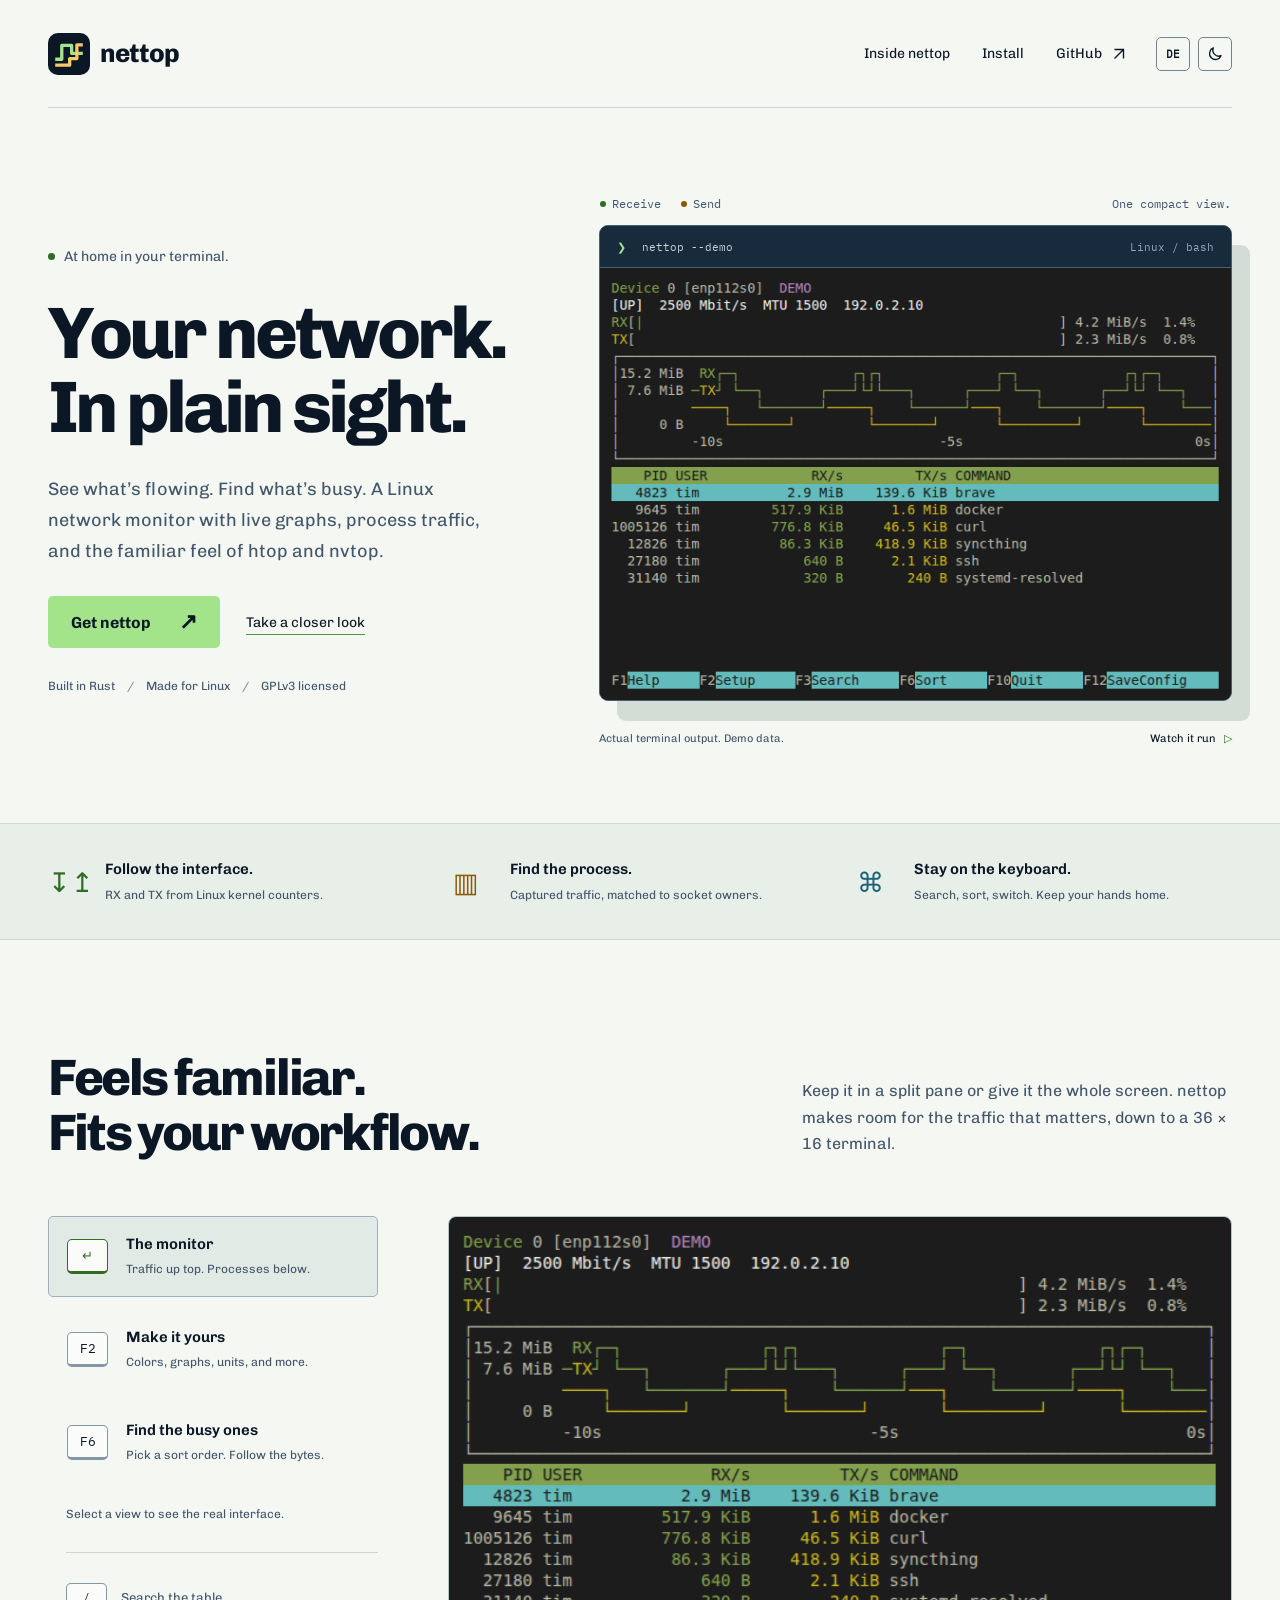
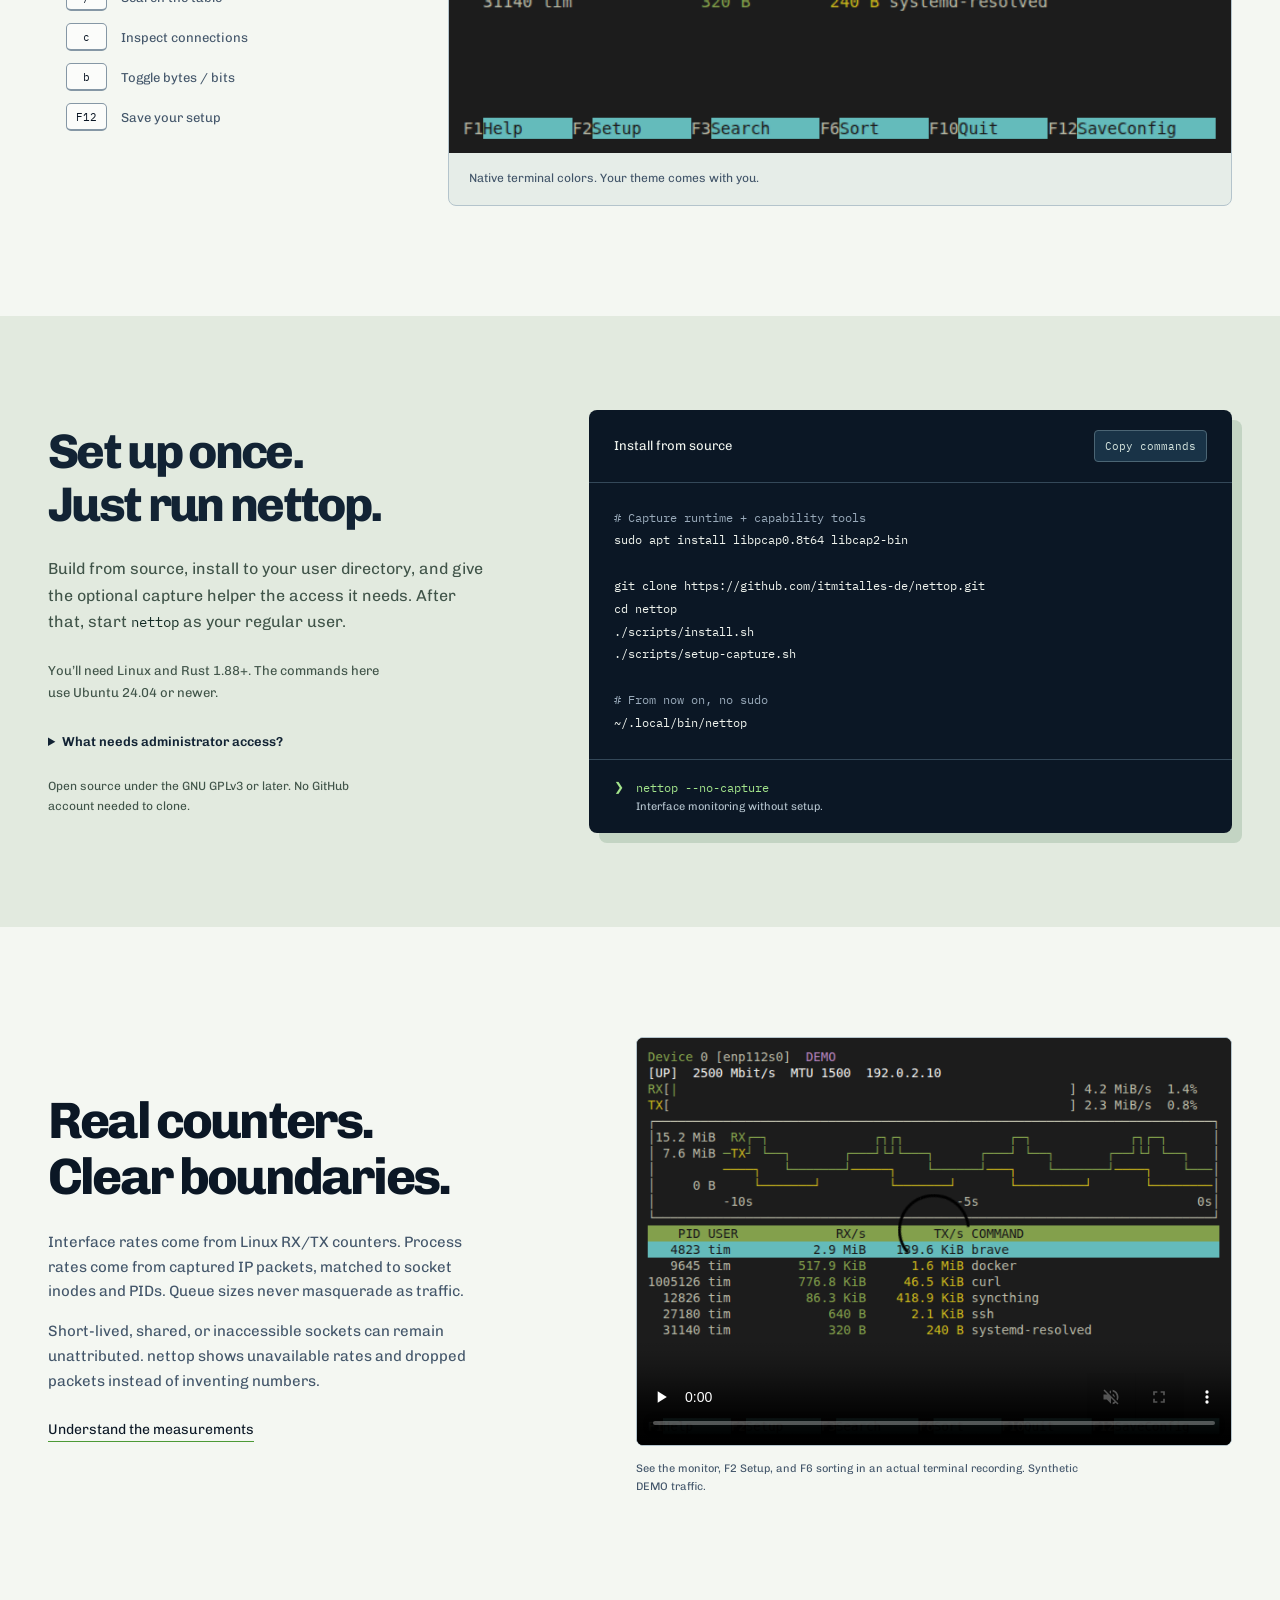
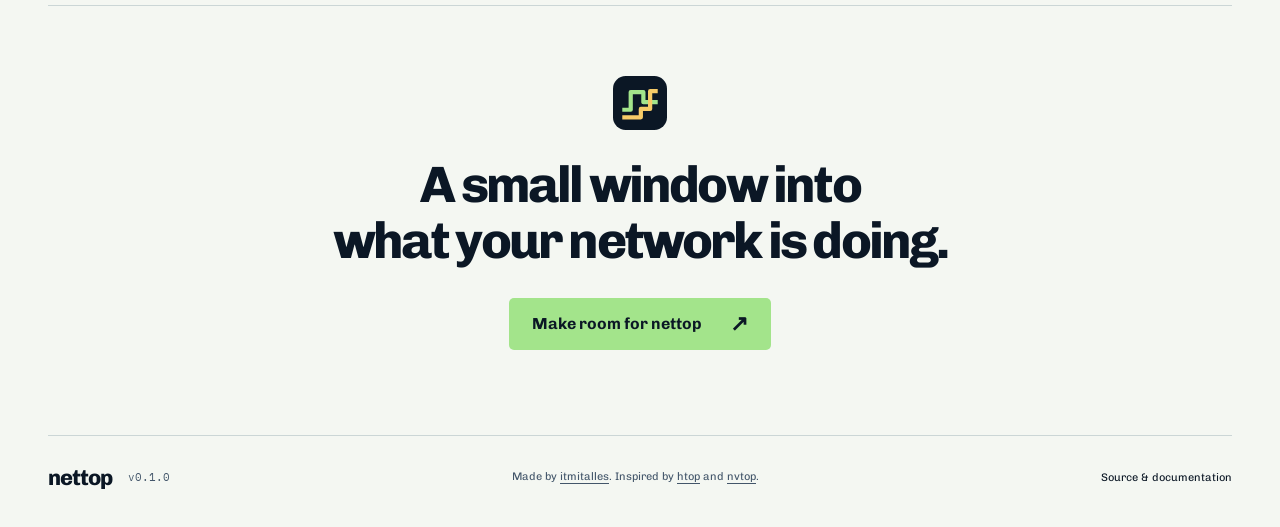
==== commit 66f26d19: "Relicense under GPL-3.0-or-later Co-Authored-By: Claude Opus 5.5 <noreply@anthropic.com> Claude-Sess" ====
--- a/site/index.html
+++ b/site/index.html
@@ -38,7 +38,7 @@
         <h1 id="hero-title" data-i18n="heroTitle">Your network.<br>In plain sight.</h1>
         <p class="hero-description" data-i18n="heroDescription">See what’s flowing. Find what’s busy. A Linux network monitor with live graphs, process traffic, and the familiar feel of htop and nvtop.</p>
         <div class="hero-actions"><a class="button primary" href="#install" data-i18n="getNettop">Get nettop <span aria-hidden="true">↗</span></a><a class="text-link" href="#inside" data-i18n="closerLook">Take a closer look</a></div>
-        <p class="hero-facts" data-i18n="heroFacts">Built in Rust <span aria-hidden="true">/</span> Made for Linux <span aria-hidden="true">/</span> MIT licensed</p>
+        <p class="hero-facts" data-i18n="heroFacts">Built in Rust <span aria-hidden="true">/</span> Made for Linux <span aria-hidden="true">/</span> GPLv3 licensed</p>
       </div>
       <div class="hero-product">
         <div class="product-note"><span data-i18n="receive"><i class="rx-dot" aria-hidden="true"></i>Receive</span><span data-i18n="send"><i class="tx-dot" aria-hidden="true"></i>Send</span><span class="product-note-end" data-i18n="compactView">One compact view.</span></div>
@@ -75,7 +75,7 @@
     </section>
 
     <section class="setup-section" id="install" aria-labelledby="install-title"><div class="wrap install-grid">
-      <div class="install-copy"><h2 id="install-title" data-i18n="installTitle">Set up once.<br>Just run nettop.</h2><p data-i18n="installText">Build from source, install to your user directory, and give the optional capture helper the access it needs. After that, start <code>nettop</code> as your regular user.</p><p class="requirements" data-i18n="requirements">You’ll need Linux and Rust 1.88+. The commands here use Ubuntu 24.04 or newer.</p><details><summary data-i18n="adminSummary">What needs administrator access?</summary><p data-i18n="adminText">Installing libpcap and setting up the capture helper requires administrator authentication once. The terminal UI has no capabilities and runs without sudo. Interface counters also work without the helper.</p><a href="https://github.com/itmitalles-de/nettop#install" data-i18n="captureLink">Read how capture works</a></details><p class="access-note" data-i18n="accessNote">Open source under the MIT license. No GitHub account needed to clone.</p></div>
+      <div class="install-copy"><h2 id="install-title" data-i18n="installTitle">Set up once.<br>Just run nettop.</h2><p data-i18n="installText">Build from source, install to your user directory, and give the optional capture helper the access it needs. After that, start <code>nettop</code> as your regular user.</p><p class="requirements" data-i18n="requirements">You’ll need Linux and Rust 1.88+. The commands here use Ubuntu 24.04 or newer.</p><details><summary data-i18n="adminSummary">What needs administrator access?</summary><p data-i18n="adminText">Installing libpcap and setting up the capture helper requires administrator authentication once. The terminal UI has no capabilities and runs without sudo. Interface counters also work without the helper.</p><a href="https://github.com/itmitalles-de/nettop#install" data-i18n="captureLink">Read how capture works</a></details><p class="access-note" data-i18n="accessNote">Open source under the GNU GPLv3 or later. No GitHub account needed to clone.</p></div>
       <div class="install-terminal"><div class="code-heading"><span data-i18n="installHeading">Install from source</span><button class="copy-button" data-copy="install-command" type="button" data-i18n="copyCommands">Copy commands</button></div><pre id="install-command"><code><span class="code-comment" data-i18n="commentRuntime"># Capture runtime + capability tools</span>
 sudo apt install libpcap0.8t64 libcap2-bin
 
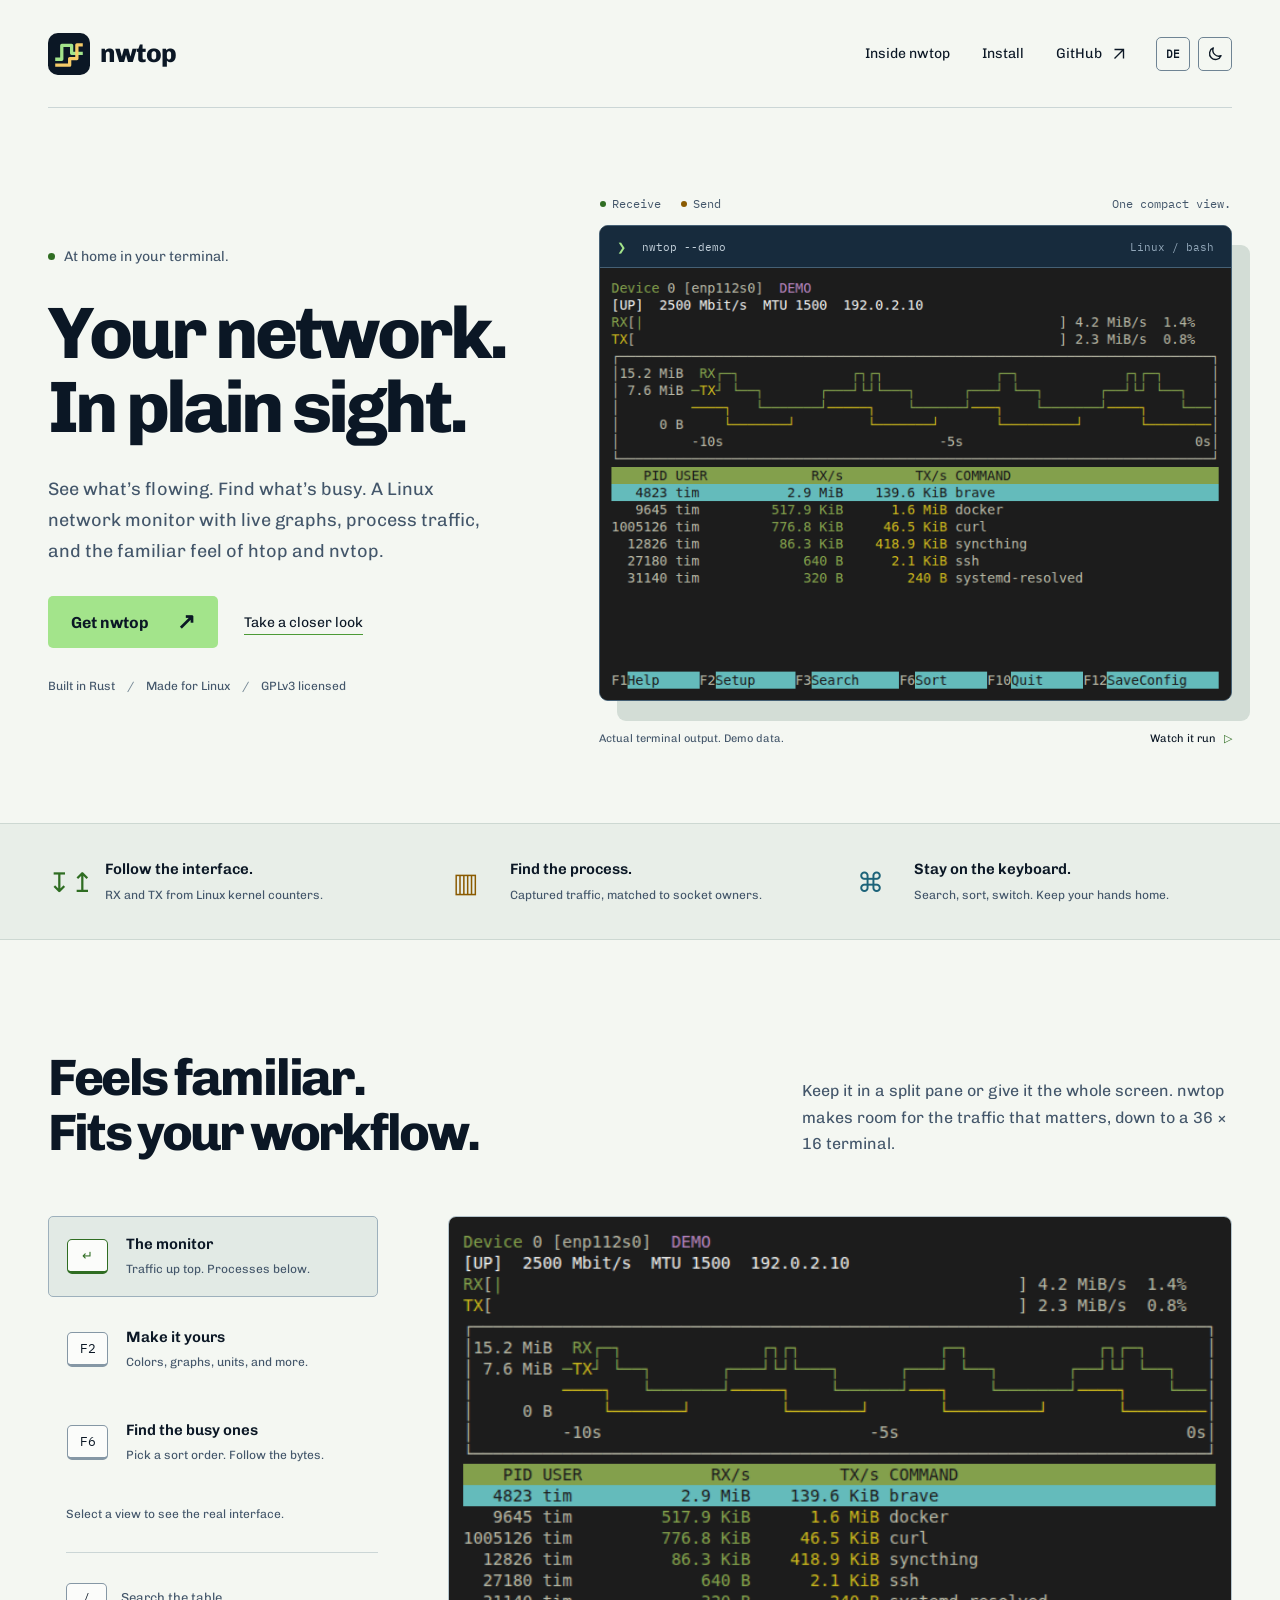
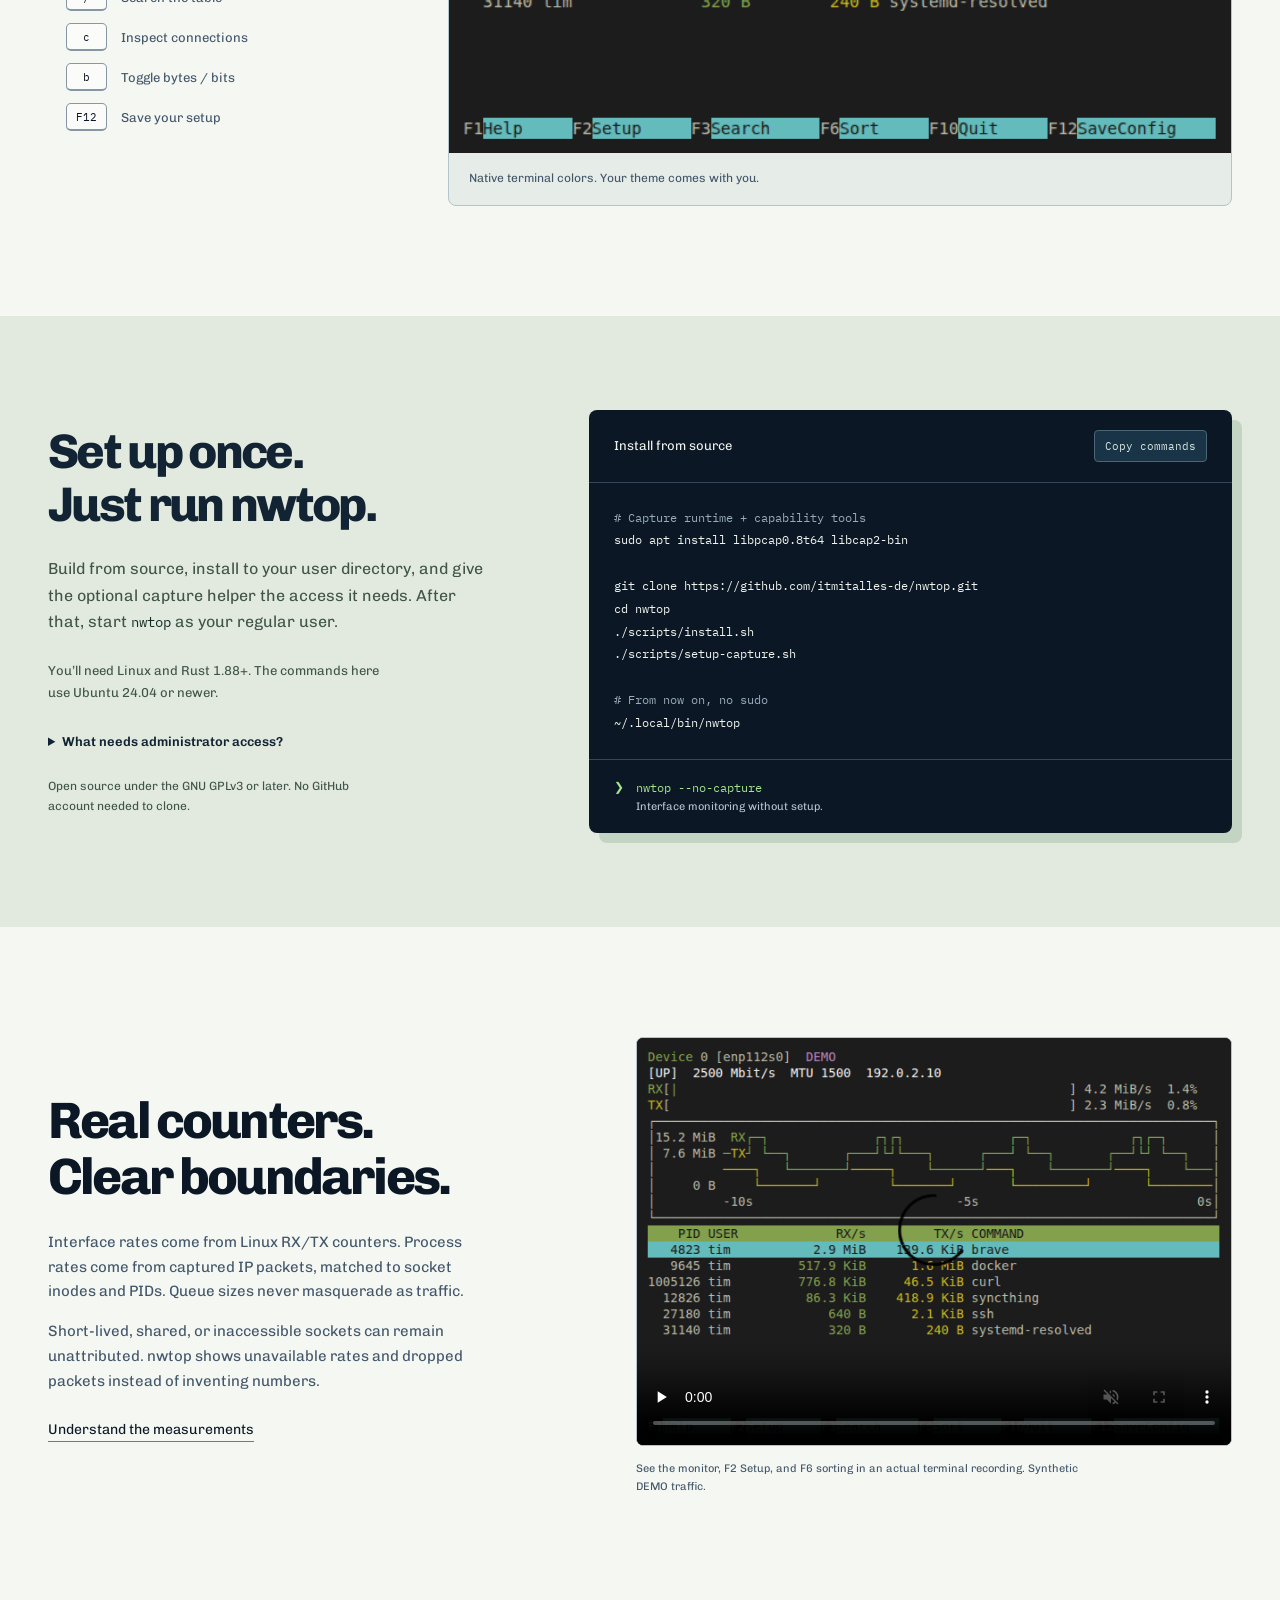
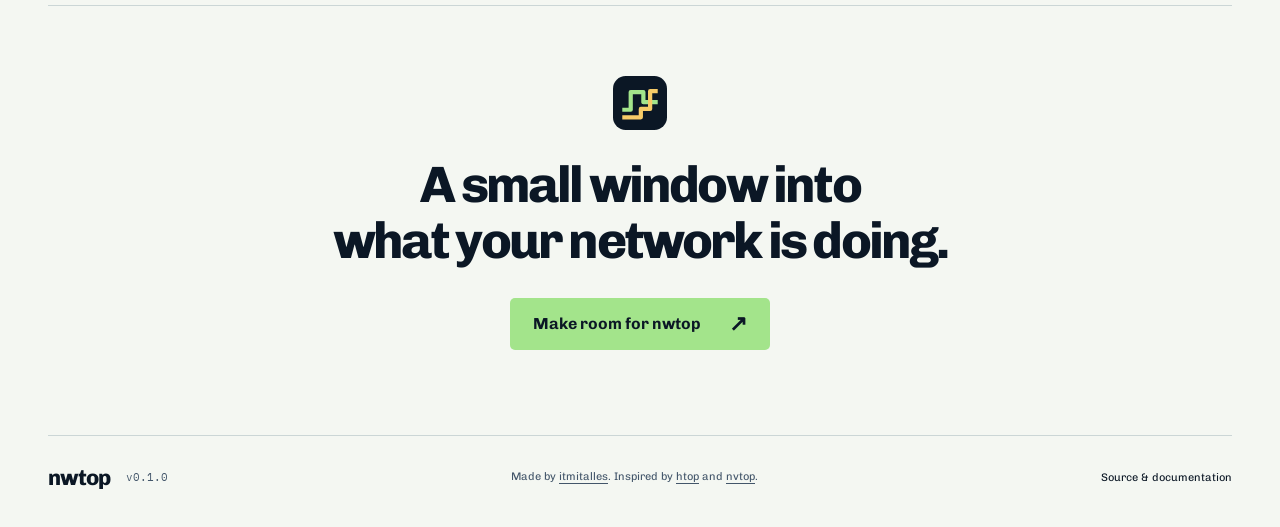
==== commit a3a07bc2: "Rename nettop to nwtop and preserve legacy preferences" ====
--- a/site/index.html
+++ b/site/index.html
@@ -3,18 +3,18 @@
 <head>
   <meta charset="utf-8">
   <meta name="viewport" content="width=device-width,initial-scale=1">
-  <meta name="description" content="nettop is a Linux terminal network monitor inspired by nvtop. Live interface graphs, process traffic and keyboard-first setup, in one compact view.">
+  <meta name="description" content="nwtop is a Linux terminal network monitor inspired by nvtop. Live interface graphs, process traffic and keyboard-first setup, in one compact view.">
   <meta name="theme-color" content="#0b1725" media="(prefers-color-scheme: dark)">
   <meta name="theme-color" content="#f4f7f2" media="(prefers-color-scheme: light)">
   <meta http-equiv="Content-Security-Policy" content="default-src 'self'; script-src 'self'; style-src 'self'; img-src 'self' data:; font-src 'self'; media-src 'self'; object-src 'none'; base-uri 'self'; form-action 'none'">
   <meta property="og:type" content="website">
-  <meta property="og:title" content="nettop — your network, in view">
-  <meta property="og:description" content="Live network traffic. A familiar terminal. Meet nettop for Linux.">
+  <meta property="og:title" content="nwtop — your network, in view">
+  <meta property="og:description" content="Live network traffic. A familiar terminal. Meet nwtop for Linux.">
   <meta property="og:url" content="https://nettop.wutz.io/">
   <meta property="og:image" content="https://nettop.wutz.io/assets/social-card.png">
   <meta property="og:image:width" content="1200">
   <meta property="og:image:height" content="630">
-  <meta property="og:image:alt" content="nettop: your network in plain sight, with an actual DEMO terminal view">
+  <meta property="og:image:alt" content="nwtop: your network in plain sight, with an actual DEMO terminal view">
   <meta name="twitter:card" content="summary_large_image">
   <link rel="canonical" href="https://nettop.wutz.io/">
   <link rel="icon" href="assets/mark.svg" type="image/svg+xml">
@@ -22,13 +22,13 @@
   <script src="preferences.js"></script>
   <link rel="stylesheet" href="style.css">
   <script src="app.js" defer></script>
-  <title>nettop — your network, in view</title>
+  <title>nwtop — your network, in view</title>
 </head>
 <body>
   <a class="skip-link" href="#main" data-i18n="skip">Skip to content</a>
   <header class="site-header wrap">
-    <a class="brand" href="#" aria-label="nettop home" data-i18n-attr="aria-label:homeLabel"><img src="assets/mark.svg" width="42" height="42" alt=""><span>nettop</span></a>
-    <nav aria-label="Main navigation" data-i18n-attr="aria-label:navLabel"><a href="#inside" data-i18n="navInside">Inside nettop</a><a href="#install" data-i18n="navInstall">Install</a><a class="github-link" href="https://github.com/itmitalles-de/nettop">GitHub <svg viewBox="0 0 20 20" aria-hidden="true"><path d="M5 15 15 5M5 5h10v10"/></svg></a></nav>
+    <a class="brand" href="#" aria-label="nwtop home" data-i18n-attr="aria-label:homeLabel"><img src="assets/mark.svg" width="42" height="42" alt=""><span>nwtop</span></a>
+    <nav aria-label="Main navigation" data-i18n-attr="aria-label:navLabel"><a href="#inside" data-i18n="navInside">Inside nwtop</a><a href="#install" data-i18n="navInstall">Install</a><a class="github-link" href="https://github.com/itmitalles-de/nwtop">GitHub <svg viewBox="0 0 20 20" aria-hidden="true"><path d="M5 15 15 5M5 5h10v10"/></svg></a></nav>
     <div class="site-tools"><button class="tool-button" id="language-toggle" type="button" lang="de" aria-label="Auf Deutsch umschalten" title="Auf Deutsch umschalten">DE</button><button class="tool-button" id="theme-toggle" type="button" aria-label="Switch to light theme" title="Switch to light theme"><svg class="icon-sun" viewBox="0 0 20 20" aria-hidden="true"><circle cx="10" cy="10" r="3.6"/><path d="M10 1.8v2.1M10 16.1v2.1M1.8 10h2.1M16.1 10h2.1M4.2 4.2l1.5 1.5M14.3 14.3l1.5 1.5M4.2 15.8l1.5-1.5M14.3 5.7l1.5-1.5"/></svg><svg class="icon-moon" viewBox="0 0 20 20" aria-hidden="true"><path d="M16.5 12.6A7 7 0 0 1 7.4 3.5a7 7 0 1 0 9.1 9.1Z"/></svg></button></div>
   </header>
   <main id="main">
@@ -37,12 +37,12 @@
         <p class="intro" data-i18n="intro"><span class="status-dot" aria-hidden="true"></span>At home in your terminal.</p>
         <h1 id="hero-title" data-i18n="heroTitle">Your network.<br>In plain sight.</h1>
         <p class="hero-description" data-i18n="heroDescription">See what’s flowing. Find what’s busy. A Linux network monitor with live graphs, process traffic, and the familiar feel of htop and nvtop.</p>
-        <div class="hero-actions"><a class="button primary" href="#install" data-i18n="getNettop">Get nettop <span aria-hidden="true">↗</span></a><a class="text-link" href="#inside" data-i18n="closerLook">Take a closer look</a></div>
+        <div class="hero-actions"><a class="button primary" href="#install" data-i18n="getNwtop">Get nwtop <span aria-hidden="true">↗</span></a><a class="text-link" href="#inside" data-i18n="closerLook">Take a closer look</a></div>
         <p class="hero-facts" data-i18n="heroFacts">Built in Rust <span aria-hidden="true">/</span> Made for Linux <span aria-hidden="true">/</span> GPLv3 licensed</p>
       </div>
       <div class="hero-product">
         <div class="product-note"><span data-i18n="receive"><i class="rx-dot" aria-hidden="true"></i>Receive</span><span data-i18n="send"><i class="tx-dot" aria-hidden="true"></i>Send</span><span class="product-note-end" data-i18n="compactView">One compact view.</span></div>
-        <div class="terminal-window"><div class="window-bar"><span class="window-command"><span aria-hidden="true">❯</span> nettop --demo</span><span class="window-host">Linux / bash</span></div><img class="hero-terminal" src="assets/nettop-demo.png" width="665" height="456" data-i18n-attr="alt:heroAlt" alt="Actual nettop demo: green receive and yellow send history above the process traffic table" fetchpriority="high"></div>
+        <div class="terminal-window"><div class="window-bar"><span class="window-command"><span aria-hidden="true">❯</span> nwtop --demo</span><span class="window-host">Linux / bash</span></div><img class="hero-terminal" src="assets/nettop-demo.png" width="665" height="456" data-i18n-attr="alt:heroAlt" alt="Actual nwtop demo: green receive and yellow send history above the process traffic table" fetchpriority="high"></div>
         <div class="product-caption"><span data-i18n="demoCaption">Actual terminal output. Demo data.</span><a href="#demo-video" data-i18n="watchRun">Watch it run <span aria-hidden="true">▷</span></a></div>
       </div>
     </section>
@@ -54,10 +54,10 @@
     </div></section>
 
     <section class="inside wrap" id="inside" aria-labelledby="inside-title">
-      <div class="section-intro"><h2 id="inside-title" data-i18n="insideTitle">Feels familiar.<br>Fits your workflow.</h2><p data-i18n="insideText">Keep it in a split pane or give it the whole screen. nettop makes room for the traffic that matters, down to a 36 × 16 terminal.</p></div>
+      <div class="section-intro"><h2 id="inside-title" data-i18n="insideTitle">Feels familiar.<br>Fits your workflow.</h2><p data-i18n="insideText">Keep it in a split pane or give it the whole screen. nwtop makes room for the traffic that matters, down to a 36 × 16 terminal.</p></div>
       <div class="explorer">
         <div class="explorer-controls">
-          <div class="view-tabs" role="tablist" aria-label="Explore nettop views" data-i18n-attr="aria-label:tablistLabel">
+          <div class="view-tabs" role="tablist" aria-label="Explore nwtop views" data-i18n-attr="aria-label:tablistLabel">
             <button id="tab-monitor" class="view-tab" role="tab" aria-selected="true" aria-controls="view-monitor" data-view="monitor"><span class="keycap" aria-hidden="true">↵</span><span><strong data-i18n="tab-monitor-title">The monitor</strong><small data-i18n="tab-monitor-text">Traffic up top. Processes below.</small></span></button>
             <button id="tab-setup" class="view-tab" role="tab" aria-selected="false" aria-controls="view-setup" tabindex="-1" data-view="setup"><span class="keycap" aria-hidden="true">F2</span><span><strong data-i18n="tab-setup-title">Make it yours</strong><small data-i18n="tab-setup-text">Colors, graphs, units, and more.</small></span></button>
             <button id="tab-sort" class="view-tab" role="tab" aria-selected="false" aria-controls="view-sort" tabindex="-1" data-view="sort"><span class="keycap" aria-hidden="true">F6</span><span><strong data-i18n="tab-sort-title">Find the busy ones</strong><small data-i18n="tab-sort-text">Pick a sort order. Follow the bytes.</small></span></button>
@@ -66,7 +66,7 @@
           <div class="key-shortcuts"><p data-i18n="shortcut1"><kbd>/</kbd> Search the table</p><p data-i18n="shortcut2"><kbd>c</kbd> Inspect connections</p><p data-i18n="shortcut3"><kbd>b</kbd> Toggle bytes / bits</p><p data-i18n="shortcut4"><kbd>F12</kbd> Save your setup</p></div>
         </div>
         <div class="explorer-screen">
-          <div id="view-monitor" class="view-panel" role="tabpanel" aria-labelledby="tab-monitor" tabindex="0"><img src="assets/nettop-demo.png" width="665" height="456" loading="lazy" data-i18n-attr="alt:monitorAlt" alt="nettop monitor in DEMO mode with traffic graphs and process rows"></div>
+          <div id="view-monitor" class="view-panel" role="tabpanel" aria-labelledby="tab-monitor" tabindex="0"><img src="assets/nettop-demo.png" width="665" height="456" loading="lazy" data-i18n-attr="alt:monitorAlt" alt="nwtop monitor in DEMO mode with traffic graphs and process rows"></div>
           <div id="view-setup" class="view-panel" role="tabpanel" aria-labelledby="tab-setup" tabindex="0" hidden><img src="assets/nettop-setup.png" width="665" height="456" loading="lazy" data-i18n-attr="alt:setupAlt" alt="Actual F2 Setup with General, Interface, Chart and Processes categories"></div>
           <div id="view-sort" class="view-panel" role="tabpanel" aria-labelledby="tab-sort" tabindex="0" hidden><img src="assets/nettop-sort.png" width="665" height="456" loading="lazy" data-i18n-attr="alt:sortAlt" alt="Actual F6 sort menu with traffic, RX, TX, total, PID and command choices"></div>
           <p class="screen-caption" data-i18n="screenCaption">Native terminal colors. Your theme comes with you.</p>
@@ -75,26 +75,26 @@
     </section>
 
     <section class="setup-section" id="install" aria-labelledby="install-title"><div class="wrap install-grid">
-      <div class="install-copy"><h2 id="install-title" data-i18n="installTitle">Set up once.<br>Just run nettop.</h2><p data-i18n="installText">Build from source, install to your user directory, and give the optional capture helper the access it needs. After that, start <code>nettop</code> as your regular user.</p><p class="requirements" data-i18n="requirements">You’ll need Linux and Rust 1.88+. The commands here use Ubuntu 24.04 or newer.</p><details><summary data-i18n="adminSummary">What needs administrator access?</summary><p data-i18n="adminText">Installing libpcap and setting up the capture helper requires administrator authentication once. The terminal UI has no capabilities and runs without sudo. Interface counters also work without the helper.</p><a href="https://github.com/itmitalles-de/nettop#install" data-i18n="captureLink">Read how capture works</a></details><p class="access-note" data-i18n="accessNote">Open source under the GNU GPLv3 or later. No GitHub account needed to clone.</p></div>
+      <div class="install-copy"><h2 id="install-title" data-i18n="installTitle">Set up once.<br>Just run nwtop.</h2><p data-i18n="installText">Build from source, install to your user directory, and give the optional capture helper the access it needs. After that, start <code>nwtop</code> as your regular user.</p><p class="requirements" data-i18n="requirements">You’ll need Linux and Rust 1.88+. The commands here use Ubuntu 24.04 or newer.</p><details><summary data-i18n="adminSummary">What needs administrator access?</summary><p data-i18n="adminText">Installing libpcap and setting up the capture helper requires administrator authentication once. The terminal UI has no capabilities and runs without sudo. Interface counters also work without the helper.</p><a href="https://github.com/itmitalles-de/nwtop#install" data-i18n="captureLink">Read how capture works</a></details><p class="access-note" data-i18n="accessNote">Open source under the GNU GPLv3 or later. No GitHub account needed to clone.</p></div>
       <div class="install-terminal"><div class="code-heading"><span data-i18n="installHeading">Install from source</span><button class="copy-button" data-copy="install-command" type="button" data-i18n="copyCommands">Copy commands</button></div><pre id="install-command"><code><span class="code-comment" data-i18n="commentRuntime"># Capture runtime + capability tools</span>
 sudo apt install libpcap0.8t64 libcap2-bin
 
-git clone https://github.com/itmitalles-de/nettop.git
-cd nettop
+git clone https://github.com/itmitalles-de/nwtop.git
+cd nwtop
 ./scripts/install.sh
 ./scripts/setup-capture.sh
 
 <span class="code-comment" data-i18n="commentNoSudo"># From now on, no sudo</span>
-~/.local/bin/nettop</code></pre><div class="code-bottom"><span aria-hidden="true">❯</span><code>nettop --no-capture</code><span data-i18n="noCaptureText">Interface monitoring without setup.</span></div></div>
+~/.local/bin/nwtop</code></pre><div class="code-bottom"><span aria-hidden="true">❯</span><code>nwtop --no-capture</code><span data-i18n="noCaptureText">Interface monitoring without setup.</span></div></div>
     </div></section>
 
     <section class="details-section wrap" aria-labelledby="details-title">
-      <div class="detail-copy"><h2 id="details-title" data-i18n="detailsTitle">Real counters.<br>Clear boundaries.</h2><p data-i18n="detailsText1">Interface rates come from Linux RX/TX counters. Process rates come from captured IP packets, matched to socket inodes and PIDs. Queue sizes never masquerade as traffic.</p><p data-i18n="detailsText2">Short-lived, shared, or inaccessible sockets can remain unattributed. nettop shows unavailable rates and dropped packets instead of inventing numbers.</p><a class="text-link" href="https://github.com/itmitalles-de/nettop#what-the-numbers-mean" data-i18n="measurementsLink">Understand the measurements</a></div>
-      <figure class="video-figure" id="demo-video"><video controls playsinline muted preload="none" poster="assets/nettop-demo.png" width="665" height="456" data-i18n-attr="aria-label:videoLabel" aria-label="Actual nettop DEMO recording showing the monitor, F2 Setup and F6 sorting"><source src="assets/nettop-demo.mp4" type="video/mp4"></video><figcaption data-i18n="videoCaption">See the monitor, F2 Setup, and F6 sorting in an actual terminal recording. Synthetic DEMO traffic.</figcaption></figure>
+      <div class="detail-copy"><h2 id="details-title" data-i18n="detailsTitle">Real counters.<br>Clear boundaries.</h2><p data-i18n="detailsText1">Interface rates come from Linux RX/TX counters. Process rates come from captured IP packets, matched to socket inodes and PIDs. Queue sizes never masquerade as traffic.</p><p data-i18n="detailsText2">Short-lived, shared, or inaccessible sockets can remain unattributed. nwtop shows unavailable rates and dropped packets instead of inventing numbers.</p><a class="text-link" href="https://github.com/itmitalles-de/nwtop#what-the-numbers-mean" data-i18n="measurementsLink">Understand the measurements</a></div>
+      <figure class="video-figure" id="demo-video"><video controls playsinline muted preload="none" poster="assets/nettop-demo.png" width="665" height="456" data-i18n-attr="aria-label:videoLabel" aria-label="Actual nwtop DEMO recording showing the monitor, F2 Setup and F6 sorting"><source src="assets/nettop-demo.mp4" type="video/mp4"></video><figcaption data-i18n="videoCaption">See the monitor, F2 Setup, and F6 sorting in an actual terminal recording. Synthetic DEMO traffic.</figcaption></figure>
     </section>
-    <section class="closing wrap"><img src="assets/mark.svg" width="54" height="54" alt=""><h2 data-i18n="closingTitle">A small window into<br>what your network is doing.</h2><a class="button primary" href="#install" data-i18n="makeRoom">Make room for nettop <span aria-hidden="true">↗</span></a></section>
+    <section class="closing wrap"><img src="assets/mark.svg" width="54" height="54" alt=""><h2 data-i18n="closingTitle">A small window into<br>what your network is doing.</h2><a class="button primary" href="#install" data-i18n="makeRoom">Make room for nwtop <span aria-hidden="true">↗</span></a></section>
   </main>
-  <footer class="site-footer wrap"><a class="brand" href="#" aria-label="Back to top" data-i18n-attr="aria-label:topLabel">nettop<span class="version">v0.1.0</span></a><p data-i18n="madeBy">Made by <a href="https://itmitalles.de">itmitalles</a>. Inspired by <a href="https://github.com/htop-dev/htop">htop</a> and <a href="https://github.com/Syllo/nvtop">nvtop</a>.</p><a href="https://github.com/itmitalles-de/nettop" data-i18n="sourceDocs">Source &amp; documentation</a></footer>
+  <footer class="site-footer wrap"><a class="brand" href="#" aria-label="Back to top" data-i18n-attr="aria-label:topLabel">nwtop<span class="version">v0.1.0</span></a><p data-i18n="madeBy">Made by <a href="https://itmitalles.de">itmitalles</a>. Inspired by <a href="https://github.com/htop-dev/htop">htop</a> and <a href="https://github.com/Syllo/nvtop">nvtop</a>.</p><a href="https://github.com/itmitalles-de/nwtop" data-i18n="sourceDocs">Source &amp; documentation</a></footer>
   <div id="copy-status" class="sr-only" role="status" aria-live="polite"></div>
 </body>
 </html>
